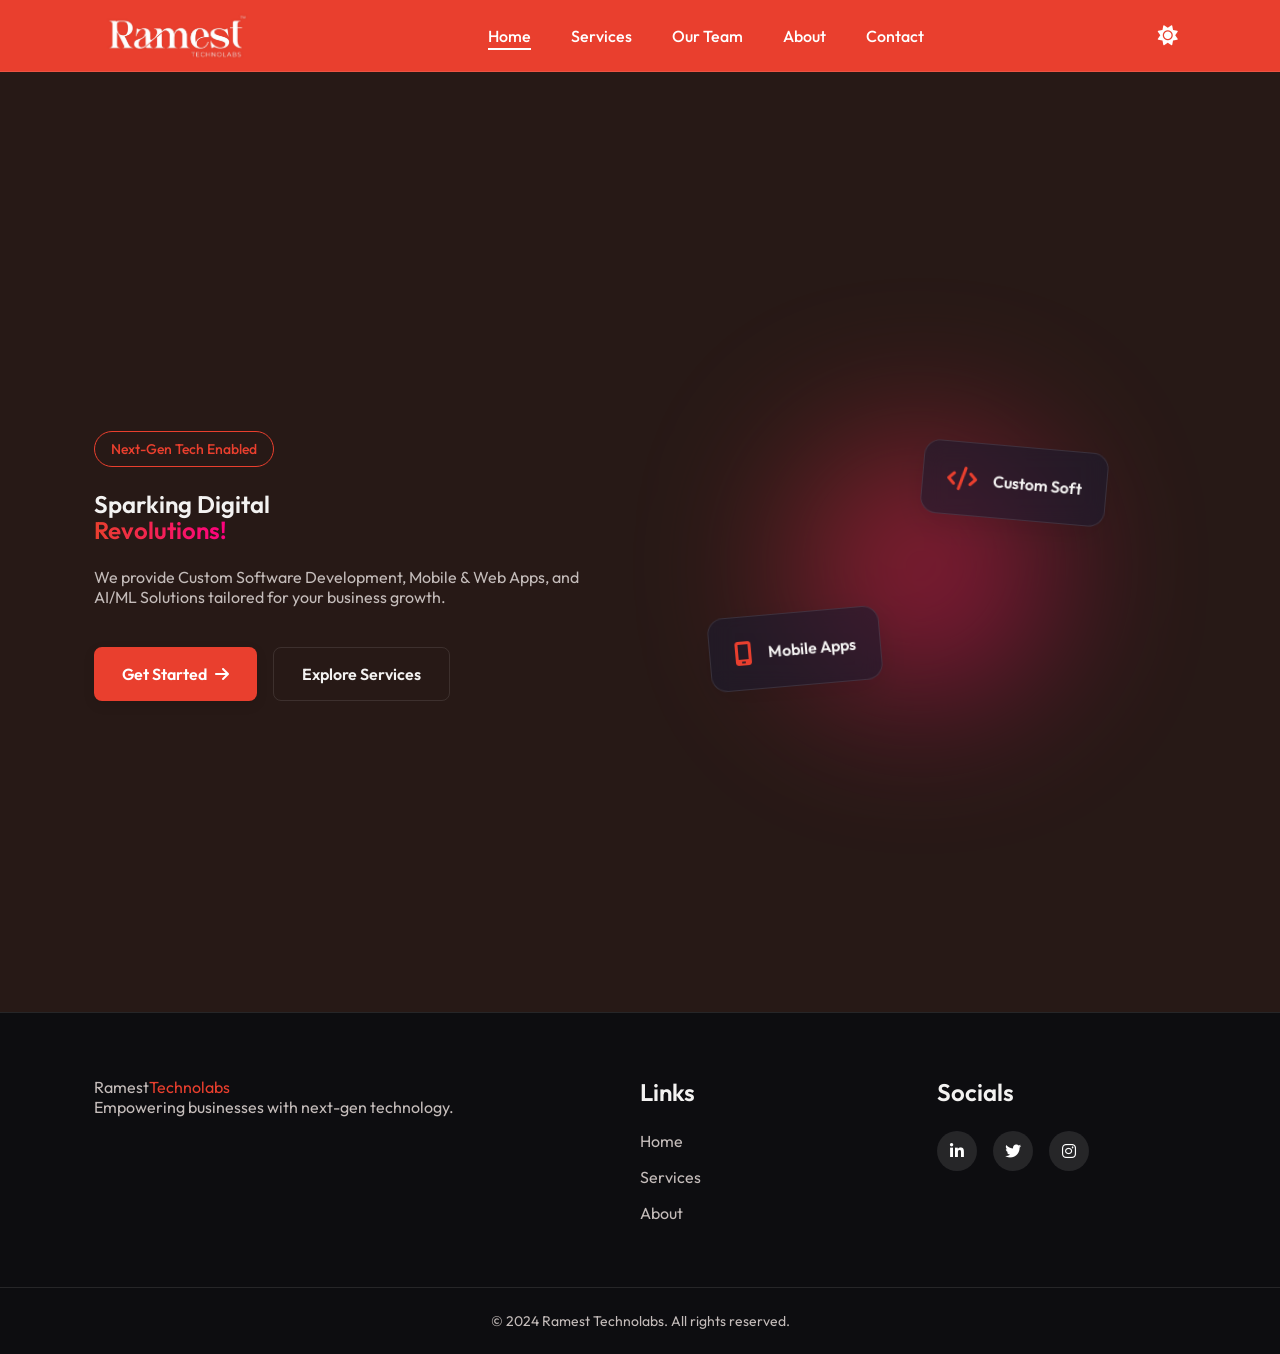
==== index.html @ 776fd915 "website" ====
<!DOCTYPE html>
<html lang="en" data-theme="dark">
<head>
    <meta charset="UTF-8">
    <meta name="viewport" content="width=device-width, initial-scale=1.0">
    <title>Ramest Technolabs | Innovative IT Solutions</title>
    <meta name="description" content="Ramest Technolabs - Leading IT company providing Web Development, App Development, UI/UX Design, and Digital Marketing solutions to transform your business.">
    <meta name="keywords" content="Ramest Technolabs, IT Company, Web Development, App Development, UI/UX Design, Digital Marketing, Software Solutions, Tech Agency">
    <meta name="author" content="Ramest Technolabs">
    
    <!-- Open Graph / Facebook -->
    <meta property="og:type" content="website">
    <meta property="og:url" content="https://www.ramesttechnolabs.com/">
    <meta property="og:title" content="Ramest Technolabs | Innovative IT Solutions">
    <meta property="og:description" content="Transforming ideas into digital reality. Expert Web & App Development services.">
    <meta property="og:image" content="assets/og-image.jpg">

    <!-- Twitter -->
    <meta property="twitter:card" content="summary_large_image">
    <meta property="twitter:url" content="https://www.ramesttechnolabs.com/">
    <meta property="twitter:title" content="Ramest Technolabs | Innovative IT Solutions">
    <meta property="twitter:description" content="Transforming ideas into digital reality. Expert Web & App Development services.">
    <meta property="twitter:image" content="assets/og-image.jpg">

    <link rel="preconnect" href="https://fonts.googleapis.com">
    <link rel="preconnect" href="https://fonts.gstatic.com" crossorigin>
    <link href="https://fonts.googleapis.com/css2?family=Outfit:wght@300;400;500;600;700&display=swap" rel="stylesheet">
    <link rel="stylesheet" href="styles/style.css">
    <!-- Font Awesome for Icons -->
    <link rel="stylesheet" href="https://cdnjs.cloudflare.com/ajax/libs/font-awesome/6.4.0/css/all.min.css">
</head>
<body>

    <header class="header" id="header">
        <div class="container nav-container">
            <a href="index.html" class="logo">
                <img src="assets/logo_final.png" alt="Ramest Technolabs Logo" class="logo-img">
            </a>
            
            <nav class="nav-menu" id="nav-menu">
                <ul class="nav-list">
                    <li class="nav-item"><a href="index.html" class="nav-link active">Home</a></li>
                    <li class="nav-item"><a href="services.html" class="nav-link">Services</a></li>
                    <li class="nav-item"><a href="team.html" class="nav-link">Our Team</a></li>
                    <li class="nav-item"><a href="about.html" class="nav-link">About</a></li>
                    <li class="nav-item"><a href="contact.html" class="nav-link">Contact</a></li>
                </ul>
                <div class="nav-close" id="nav-close">
                   <i class="fa-solid fa-xmark"></i>
                </div>
            </nav>

            <div class="nav-btns">
                <button class="theme-toggle" id="theme-toggle" aria-label="Toggle Theme">
                   <i class="fa-solid fa-sun" id="theme-icon"></i>
                </button>
                <div class="nav-toggle" id="nav-toggle">
                    <i class="fa-solid fa-bars"></i>
                </div>
            </div>
        </div>
    </header>

    <main class="main">
        <!-- HOME SECTION -->
        <section class="home section" id="home">
            <div class="container home-container">
                <div class="home-content">
                    <div class="home-badge">Next-Gen Tech Enabled</div>
                    <h1 class="home-title">
                        Sparking Digital <br>
                        <span class="gradient-text">Revolutions!</span>
                    </h1>
                    <p class="home-description">
                         We provide Custom Software Development, Mobile & Web Apps, and AI/ML Solutions tailored for your business growth.
                    </p>
                    <div class="home-buttons">
                        <a href="contact.html" class="button button-primary">Get Started <i class="fa-solid fa-arrow-right"></i></a>
                        <a href="services.html" class="button button-secondary">Explore Services</a>
                    </div>
                </div>
                <!-- 3D Abstract graphic placeholder, CSS generated -->
                <div class="home-visual">
                    <div class="glowing-circle"></div>
                    <div class="glass-card card-1">
                        <i class="fa-solid fa-code"></i>
                        <span>Custom Soft</span>
                    </div>
                    <div class="glass-card card-2">
                         <i class="fa-solid fa-mobile-screen"></i>
                         <span>Mobile Apps</span>
                    </div>
                </div>
            </div>
        </section>
    </main>

    <footer class="footer">
        <div class="container footer-container">
            <div class="footer-col">
                <a href="index.html" class="logo footer-logo">Ramest <span class="highlight">Technolabs</span></a>
                <p class="footer-text">Empowering businesses with next-gen technology.</p>
            </div>
            <div class="footer-col">
                <h3 class="footer-title">Links</h3>
                <ul class="footer-links">
                    <li><a href="index.html">Home</a></li>
                    <li><a href="services.html">Services</a></li>
                    <li><a href="about.html">About</a></li>
                </ul>
            </div>
            <div class="footer-col">
                <h3 class="footer-title">Socials</h3>
                <div class="social-links">
                    <a href="#"><i class="fa-brands fa-linkedin-in"></i></a>
                    <a href="#"><i class="fa-brands fa-twitter"></i></a>
                    <a href="#"><i class="fa-brands fa-instagram"></i></a>
                </div>
            </div>
        </div>
        <div class="footer-bottom">
            <p>&copy; 2024 Ramest Technolabs. All rights reserved.</p>
        </div>
    </footer>

    <script src="scripts/main.js"></script>
</body>
</html>
---- styles/style.css ----
/* ==================== VARIABLES ==================== */
:root {
    /* Colors - Light Mode (Default but overriden by script if dark preferred) */
    --hue: 9;
    /* Approx hue for #E93F2E */
    --sat: 83%;
    --lig: 55%;

    --first-color: #E93F2E;
    /* User defined brand color */
    --first-color-alt: #d03223;
    /* Slightly darker for hover */
    --first-color-light: #fdeceb;
    /* Very light version */
    --title-color: hsl(var(--hue), 8%, 15%);
    --text-color: hsl(var(--hue), 8%, 45%);
    --text-color-light: hsl(var(--hue), 8%, 65%);
    --body-color: hsl(var(--hue), 60%, 99%);
    --container-color: #fff;
    --border-color: rgba(0, 0, 0, 0.1);

    /* Glassmorphism */
    --glass-bg: rgba(255, 255, 255, 0.7);
    --glass-border: rgba(255, 255, 255, 0.5);

    /* Gradients */
    --gradient-text: linear-gradient(90deg, var(--first-color), #ff0080);

    /* Typography */
    --body-font: 'Outfit', sans-serif;
    --h1-font-size: 3.5rem;
    --h2-font-size: 2.25rem;
    --h3-font-size: 1.5rem;
    --normal-font-size: 1rem;
    --small-font-size: 0.875rem;

    /* Spacing */
    --header-height: 4.5rem;
}

/* ==================== DARK THEME ==================== */
[data-theme="dark"] {
    --first-color: #E93F2E;
    --first-color-alt: #E93F2E;
    --title-color: hsl(var(--hue), 8%, 95%);
    --text-color: hsl(var(--hue), 8%, 75%);
    --body-color: hsl(var(--hue), 28%, 12%);
    --container-color: hsl(var(--hue), 29%, 16%);
    --border-color: rgba(255, 255, 255, 0.1);

    --glass-bg: rgba(25, 25, 45, 0.6);
    --glass-border: rgba(255, 255, 255, 0.1);
}

/* ==================== BASE ==================== */
* {
    box-sizing: border-box;
    padding: 0;
    margin: 0;
}

html {
    scroll-behavior: smooth;
}

body {
    font-family: var(--body-font);
    font-size: var(--normal-font-size);
    background-color: var(--body-color);
    color: var(--text-color);
    transition: .4s;
    /* Smooth theme transition */
}

h1,
h2,
h3 {
    color: var(--title-color);
    font-weight: 600;
}

ul {
    list-style: none;
}

a {
    text-decoration: none;
    color: inherit;
}

button {
    cursor: pointer;
    border: none;
    background: none;
}

img {
    max-width: 100%;
    height: auto;
}

/* ==================== UTILITY CLASSESS ==================== */
.container {
    max-width: 1140px;
    margin-inline: auto;
    padding-inline: 1.5rem;
}

.section {
    padding-block: 5rem 2rem;
}

.section-header {
    text-align: center;
    margin-bottom: 4rem;
}

.section-title {
    font-size: var(--h2-font-size);
    margin-bottom: 0.5rem;
}

.section-subtitle {
    display: block;
    font-size: var(--small-font-size);
    color: var(--first-color);
    font-weight: 500;
    text-transform: uppercase;
    letter-spacing: 1px;
}

.highlight {
    color: var(--first-color);
}

.gradient-text {
    background: var(--gradient-text);
    -webkit-background-clip: text;
    background-clip: text;
    color: transparent;
}

/* ==================== HEADER ==================== */
.header {
    position: fixed;
    top: 0;
    left: 0;
    width: 100%;
    background-color: #E93F2E;
    /* User requested color */
    z-index: 100;
    height: var(--header-height);
    transition: .4s;
    border-bottom: 1px solid rgba(255, 255, 255, 0.1);
}

[data-theme="dark"] .header {
    background-color: #E93F2E;
    /* Keep same color in dark mode */
}

.nav-container {
    height: 100%;
    display: flex;
    justify-content: space-between;
    align-items: center;
}

.logo {
    display: flex;
    align-items: center;
}

.logo-img {
    height: 65px;
    width: auto;
    object-fit: contain;
    border-radius: 0;
}

.nav-btns {
    display: flex;
    align-items: center;
    gap: 1rem;
}

/* ==================== TEAM ==================== */
.team-grid {
    display: grid;
    grid-template-columns: repeat(3, 1fr);
    gap: 2rem;
}

.team-card {
    text-align: center;
    background-color: var(--container-color);
    padding: 2rem;
    border-radius: 1rem;
    border: 1px solid var(--border-color);
    transition: .3s;
}

[data-theme="dark"] .team-card {
    background-color: rgba(255, 255, 255, 0.03);
}

.team-card:hover {
    border-color: var(--first-color);
    transform: translateY(-5px);
}

.team-img-box {
    width: 120px;
    height: 120px;
    border-radius: 50%;
    margin: 0 auto 1.5rem;
    overflow: hidden;
    border: 3px solid var(--first-color-alt);
}

.team-img {
    width: 100%;
    height: 100%;
    object-fit: cover;
}

.team-name {
    font-size: var(--h3-font-size);
    margin-bottom: 0.5rem;
}

.team-role {
    display: block;
    color: var(--text-color);
    font-size: var(--small-font-size);
    font-weight: 500;
}

@media (max-width: 768px) {
    .team-grid {
        grid-template-columns: 1fr;
    }
}


.theme-toggle {
    font-size: 1.25rem;
    color: #fff;
    /* White icons on red header */
    display: flex;
    padding: 0.5rem;
    border-radius: 50%;
    transition: .3s;
}

.theme-toggle:hover {
    background-color: rgba(255, 255, 255, 0.2);
}

.nav-toggle {
    font-size: 1.25rem;
    color: #fff;
    /* White icons on red header */
    cursor: pointer;
    display: none;
}

.nav-list {
    display: flex;
    gap: 2.5rem;
}

.nav-link {
    /* Reverted from .f-link to .nav-link */
    font-weight: 500;
    color: #fff;
    /* White text on red header */
    transition: .3s;
    position: relative;
}

.nav-link::after {
    content: '';
    position: absolute;
    width: 0;
    height: 2px;
    bottom: -4px;
    left: 0;
    background-color: #fff;
    /* White underline */
    transition: .3s;
}

.nav-link:hover::after,
.nav-link.active::after {
    width: 100%;
}

.nav-close {
    display: none;
}

/* ==================== BUTTONS ==================== */
.button {
    display: inline-flex;
    align-items: center;
    column-gap: 0.5rem;
    padding: 1rem 1.75rem;
    border-radius: 0.5rem;
    font-weight: 600;
    transition: .3s;
}

.button-primary {
    background-color: var(--first-color);
    color: #fff;
    box-shadow: 0 4px 12px rgba(0, 0, 0, 0.1);
}

.button-primary:hover {
    background-color: var(--first-color-alt);
    transform: translateY(-2px);
    box-shadow: 0 6px 16px rgba(0, 0, 0, 0.15);
}

.button-secondary {
    background-color: transparent;
    color: var(--title-color);
    border: 1px solid var(--border-color);
}

.button-secondary:hover {
    border-color: var(--first-color);
    color: var(--first-color);
}

/* ==================== HERO ==================== */
.home-container {
    min-height: 100vh;
    /* Full viewport height */
    display: grid;
    grid-template-columns: 1fr 1fr;
    align-items: center;
    padding-top: var(--header-height);
    gap: 2rem;
}

.home-badge {
    display: inline-block;
    padding: 0.5rem 1rem;
    background-color: rgba(var(--hue), 60%, 55%, 0.1);
    color: var(--first-color);
    border-radius: 2rem;
    font-size: var(--small-font-size);
    font-weight: 500;
    margin-bottom: 1.5rem;
    border: 1px solid var(--first-color);
}

.home-title {
    line-height: 1.1;
    margin-bottom: 1.5rem;
}

.home-description {
    margin-bottom: 2.5rem;
    max-width: 500px;
}

.home-buttons {
    display: flex;
    gap: 1rem;
}

/* Hero Visual Animation Area */
.home-visual {
    position: relative;
    height: 400px;
    display: flex;
    justify-content: center;
    align-items: center;
}

.glowing-circle {
    position: absolute;
    width: 250px;
    height: 250px;
    background: linear-gradient(135deg, var(--first-color), #ff0080);
    border-radius: 50%;
    filter: blur(80px);
    opacity: 0.5;
    animation: pulse 5s infinite alternate;
}

@keyframes pulse {
    0% {
        transform: scale(1);
        opacity: 0.4;
    }

    100% {
        transform: scale(1.2);
        opacity: 0.6;
    }
}

.glass-card {
    position: absolute;
    background: var(--glass-bg);
    border: 1px solid var(--glass-border);
    backdrop-filter: blur(12px);
    padding: 1.5rem;
    border-radius: 1rem;
    display: flex;
    align-items: center;
    gap: 1rem;
    box-shadow: 0 8px 32px 0 rgba(0, 0, 0, 0.1);
    color: var(--title-color);
    font-weight: 600;
    transition: transform 0.3s ease;
}

.glass-card i {
    font-size: 1.5rem;
    color: var(--first-color);
}

.card-1 {
    top: 20%;
    right: 15%;
    transform: rotate(5deg);
    animation: float 6s ease-in-out infinite;
}

.card-2 {
    bottom: 20%;
    /* Adjusted position */
    left: 10%;
    transform: rotate(-5deg);
    animation: float 6s ease-in-out infinite 1s;
    /* delayed */
}

@keyframes float {

    0%,
    100% {
        transform: translateY(0) rotate(5deg);
    }

    50% {
        transform: translateY(-20px) rotate(5deg);
    }
}

/* ==================== SERVICES ==================== */
.services-grid {
    display: grid;
    grid-template-columns: repeat(3, 1fr);
    gap: 2rem;
}

.service-card {
    background-color: var(--container-color);
    padding: 2.5rem 2rem;
    border-radius: 1rem;
    box-shadow: 0 4px 16px rgba(0, 0, 0, 0.05);
    /* Subtle shadow in light mode */
    border: 1px solid var(--border-color);
    transition: .3s;
}

[data-theme="dark"] .service-card {
    box-shadow: none;
    background-color: rgba(255, 255, 255, 0.03);
}

.service-card:hover {
    transform: translateY(-10px);
    border-color: var(--first-color);
}

.service-icon {
    font-size: 2.5rem;
    color: var(--first-color);
    margin-bottom: 1.5rem;
}

.service-title {
    font-size: var(--h3-font-size);
    margin-bottom: 1rem;
}

.service-description {
    margin-bottom: 2rem;
    line-height: 1.6;
}

.service-link {
    color: var(--first-color);
    font-weight: 500;
    display: inline-flex;
    align-items: center;
    gap: 0.5rem;
    transition: .3s;
}

.service-link:hover {
    gap: 0.8rem;
}

/* ==================== CONTACT ==================== */
.contact-container {
    max-width: 600px;
    margin: 0 auto;
    background-color: var(--container-color);
    padding: 3rem;
    border-radius: 1rem;
    border: 1px solid var(--border-color);
}

[data-theme="dark"] .contact-container {
    background-color: rgba(255, 255, 255, 0.03);
}

.form-group {
    margin-bottom: 1.5rem;
}

.form-input {
    width: 100%;
    padding: 1rem;
    border-radius: 0.5rem;
    border: 1px solid var(--border-color);
    background-color: var(--body-color);
    color: var(--text-color);
    font-family: var(--body-font);
    font-size: var(--normal-font-size);
    outline: none;
    transition: .3s;
}

.form-input:focus {
    border-color: var(--first-color);
}

/* ==================== FOOTER ==================== */
.footer {
    background-color: var(--container-color);
    border-top: 1px solid var(--border-color);
    padding-top: 4rem;
}

[data-theme="dark"] .footer {
    background-color: #0d0d10;
    /* Slightly darker than body */
}

.footer-container {
    display: grid;
    grid-template-columns: 2fr 1fr 1fr;
    gap: 3rem;
    padding-bottom: 3rem;
}

.footer-title {
    font-size: var(--h3-font-size);
    margin-bottom: 1.5rem;
}

.footer-links li {
    margin-bottom: 1rem;
}

.footer-links a:hover {
    color: var(--first-color);
}

.social-links {
    display: flex;
    gap: 1rem;
}

.social-links a {
    width: 40px;
    height: 40px;
    border-radius: 50%;
    background-color: var(--first-color-light);
    color: var(--first-color);
    display: flex;
    justify-content: center;
    align-items: center;
    transition: .3s;
}

[data-theme="dark"] .social-links a {
    background-color: rgba(255, 255, 255, 0.1);
    color: #fff;
}

.social-links a:hover {
    background-color: var(--first-color);
    color: #fff;
}

.footer-bottom {
    border-top: 1px solid var(--border-color);
    padding: 1.5rem;
    text-align: center;
    font-size: var(--small-font-size);
}

/* ==================== MEDIA QUERIES (RESPONSIVE) ==================== */
@media (max-width: 900px) {
    .services-grid {
        grid-template-columns: 1fr 1fr;
    }
}

@media (max-width: 768px) {
    :root {
        --h1-font-size: 2.5rem;
        --h2-font-size: 1.75rem;
    }

    .nav-toggle {
        display: block;
    }

    .nav-menu {
        position: fixed;
        top: 0;
        right: -100%;
        /* Hidden by default */
        background-color: #E93F2E;
        width: 80%;
        height: 100%;
        padding: 4rem 2rem;
        transition: .4s;
        /* box-shadow: -2px 0 10px rgba(0, 0, 0, 0.1); */
        z-index: 1000;
    }

    [data-theme="dark"] .nav-menu {
        background-color: #E93F2E;
    }

    .nav-menu.show-menu {
        right: 0;
    }

    .nav-list {
        flex-direction: column;
        gap: 2rem;
    }

    .nav-close {
        display: block;
        position: absolute;
        top: 1.5rem;
        right: 1.5rem;
        font-size: 1.5rem;
        color: var(--title-color);
        cursor: pointer;
    }

    .home-container {
        grid-template-columns: 1fr;
        text-align: center;
        padding-top: 7rem;
    }

    .home-buttons {
        justify-content: center;
    }

    .home-visual {
        margin-top: 2rem;
        height: 300px;
    }

    .footer-container {
        grid-template-columns: 1fr;
    }
}

@media (max-width: 576px) {
    .services-grid {
        grid-template-columns: 1fr;
    }

    .contact-container {
        padding: 1.5rem;
    }
}
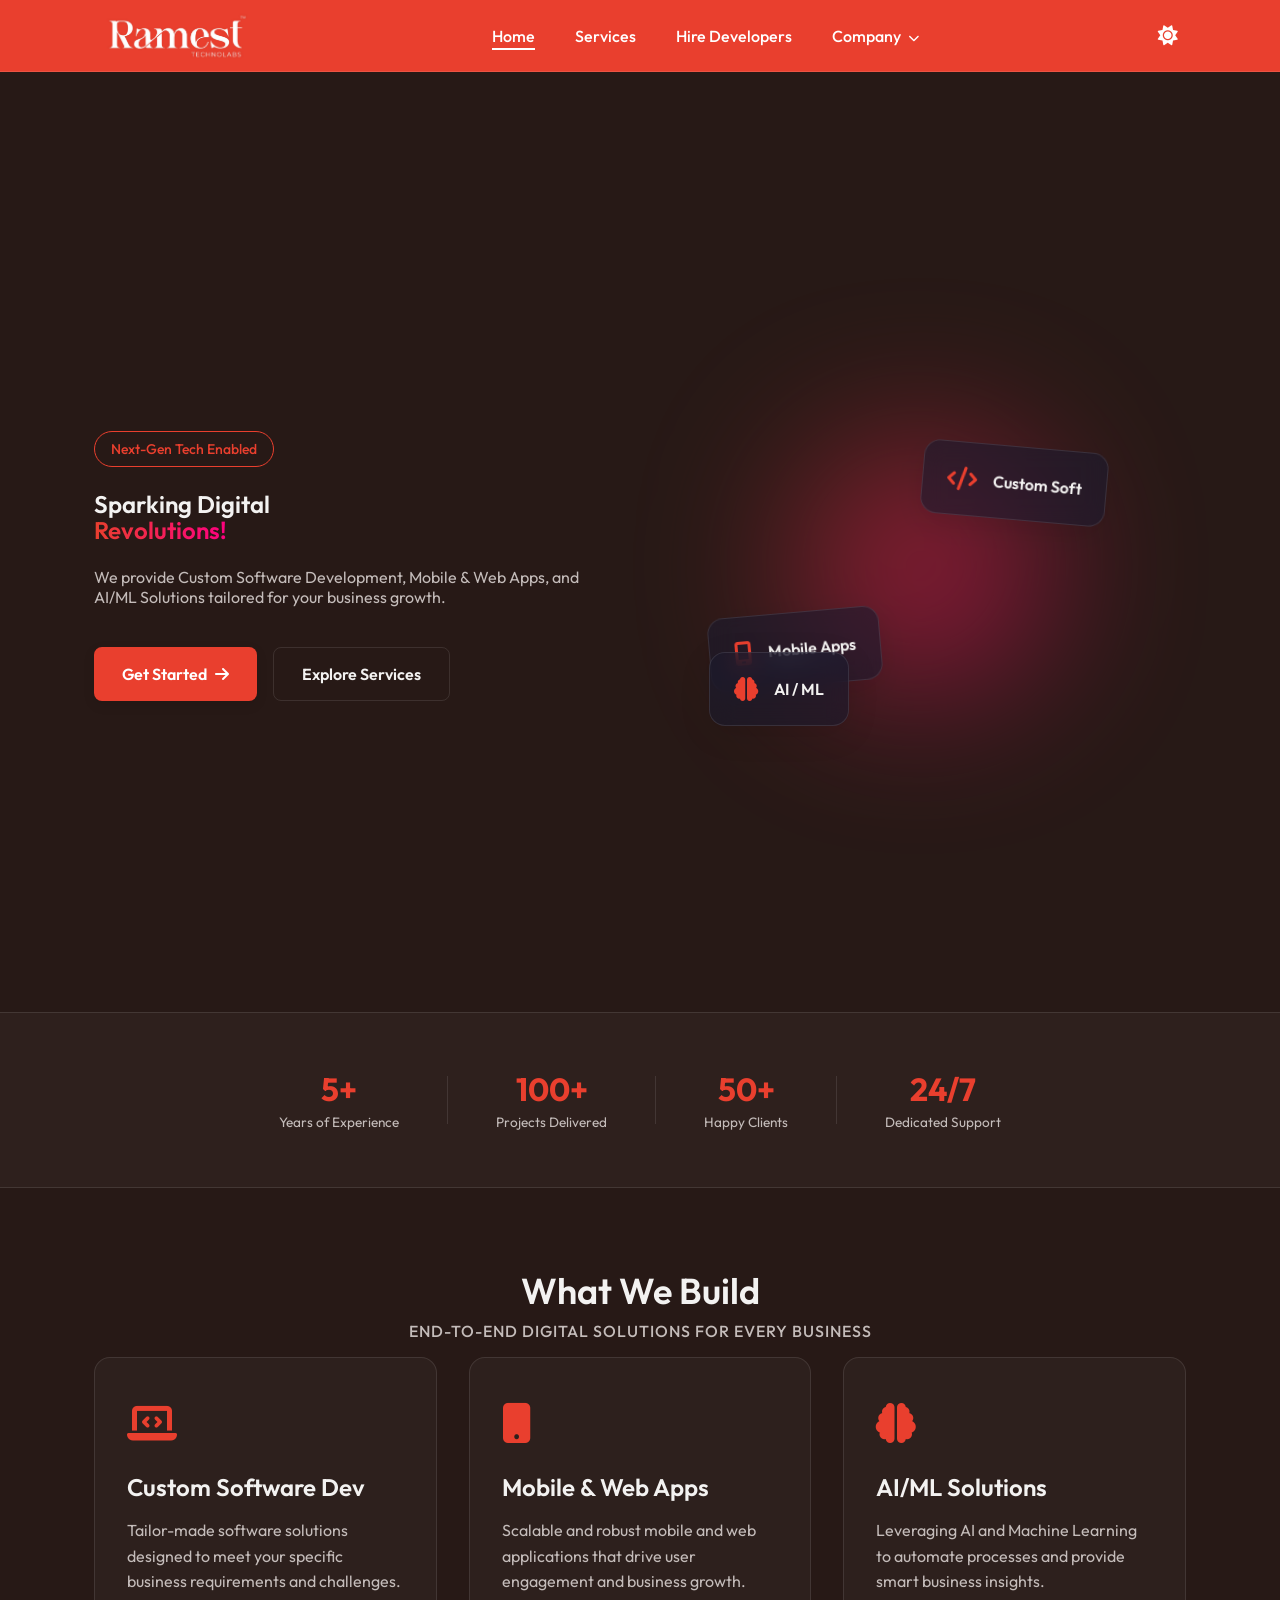
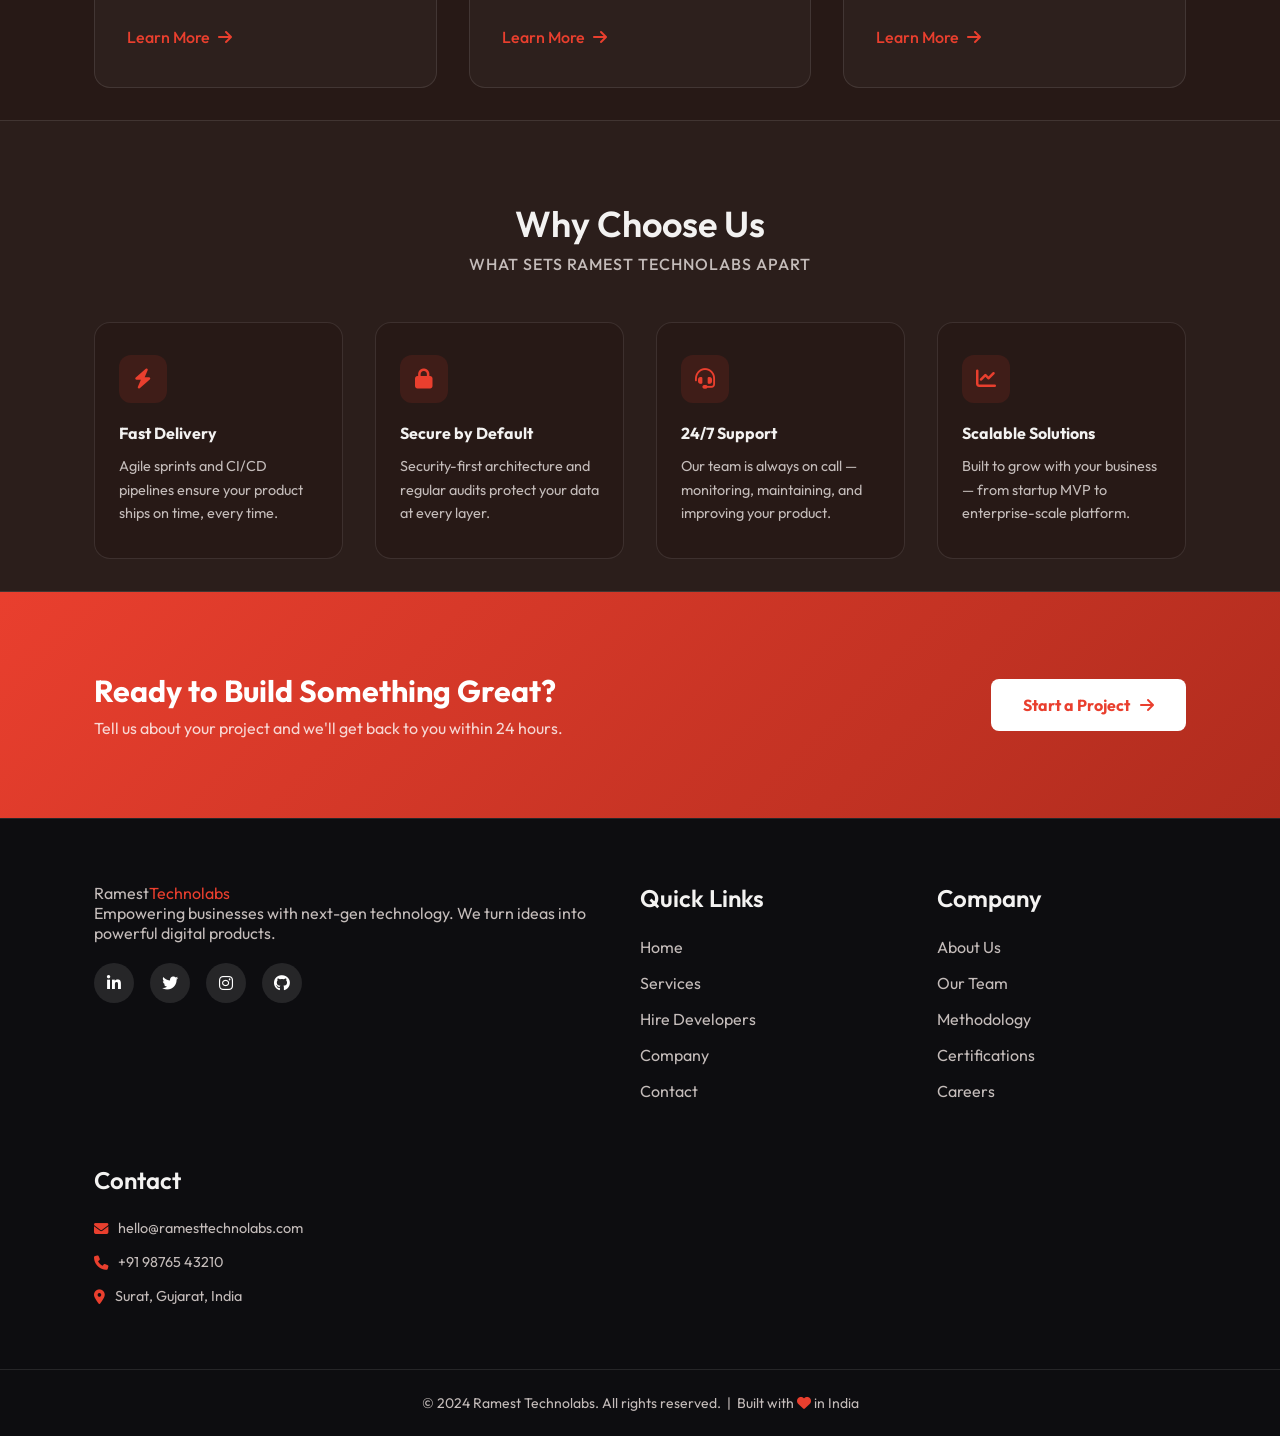
==== commit ed7ee31a: "new version" ====
--- a/index.html
+++ b/index.html
@@ -1,25 +1,30 @@
 <!DOCTYPE html>
 <html lang="en" data-theme="dark">
+
 <head>
     <meta charset="UTF-8">
     <meta name="viewport" content="width=device-width, initial-scale=1.0">
     <title>Ramest Technolabs | Innovative IT Solutions</title>
-    <meta name="description" content="Ramest Technolabs - Leading IT company providing Web Development, App Development, UI/UX Design, and Digital Marketing solutions to transform your business.">
-    <meta name="keywords" content="Ramest Technolabs, IT Company, Web Development, App Development, UI/UX Design, Digital Marketing, Software Solutions, Tech Agency">
+    <meta name="description"
+        content="Ramest Technolabs - Leading IT company providing Web Development, App Development, UI/UX Design, and Digital Marketing solutions to transform your business.">
+    <meta name="keywords"
+        content="Ramest Technolabs, IT Company, Web Development, App Development, UI/UX Design, Digital Marketing, Software Solutions, Tech Agency">
     <meta name="author" content="Ramest Technolabs">
-    
+
     <!-- Open Graph / Facebook -->
     <meta property="og:type" content="website">
     <meta property="og:url" content="https://www.ramesttechnolabs.com/">
     <meta property="og:title" content="Ramest Technolabs | Innovative IT Solutions">
-    <meta property="og:description" content="Transforming ideas into digital reality. Expert Web & App Development services.">
+    <meta property="og:description"
+        content="Transforming ideas into digital reality. Expert Web & App Development services.">
     <meta property="og:image" content="assets/og-image.jpg">
 
     <!-- Twitter -->
     <meta property="twitter:card" content="summary_large_image">
     <meta property="twitter:url" content="https://www.ramesttechnolabs.com/">
     <meta property="twitter:title" content="Ramest Technolabs | Innovative IT Solutions">
-    <meta property="twitter:description" content="Transforming ideas into digital reality. Expert Web & App Development services.">
+    <meta property="twitter:description"
+        content="Transforming ideas into digital reality. Expert Web & App Development services.">
     <meta property="twitter:image" content="assets/og-image.jpg">
 
     <link rel="preconnect" href="https://fonts.googleapis.com">
@@ -29,6 +34,7 @@
     <!-- Font Awesome for Icons -->
     <link rel="stylesheet" href="https://cdnjs.cloudflare.com/ajax/libs/font-awesome/6.4.0/css/all.min.css">
 </head>
+
 <body>
 
     <header class="header" id="header">
@@ -36,23 +42,70 @@
             <a href="index.html" class="logo">
                 <img src="assets/logo_final.png" alt="Ramest Technolabs Logo" class="logo-img">
             </a>
-            
+
             <nav class="nav-menu" id="nav-menu">
                 <ul class="nav-list">
                     <li class="nav-item"><a href="index.html" class="nav-link active">Home</a></li>
                     <li class="nav-item"><a href="services.html" class="nav-link">Services</a></li>
-                    <li class="nav-item"><a href="team.html" class="nav-link">Our Team</a></li>
-                    <li class="nav-item"><a href="about.html" class="nav-link">About</a></li>
-                    <li class="nav-item"><a href="contact.html" class="nav-link">Contact</a></li>
+                    <li class="nav-item"><a href="hire-developers.html" class="nav-link">Hire Developers</a></li>
+                    <li class="nav-item has-dropdown">
+                        <a href="company.html" class="nav-link dropdown-toggle">
+                            Company <i class="fa-solid fa-chevron-down nav-link-arrow"></i>
+                        </a>
+                        <div class="dropdown-panel">
+                            <p class="dropdown-header">Overview</p>
+                            <div class="dropdown-grid">
+                                <a href="about.html" class="dropdown-item">
+                                    <div class="dropdown-item-title">About Us</div>
+                                    <div class="dropdown-item-sub">Transforming challenges into opportunities with tech.
+                                    </div>
+                                </a>
+                                <a href="infrastructure.html" class="dropdown-item">
+                                    <div class="dropdown-item-title">Our Infrastructure</div>
+                                    <div class="dropdown-item-sub">Tech capabilities for scalable and reliable
+                                        solutions.</div>
+                                </a>
+                                <a href="team.html" class="dropdown-item">
+                                    <div class="dropdown-item-title">Our Team</div>
+                                    <div class="dropdown-item-sub">Dedicated experts transforming ideas into powerful
+                                        digital solutions.</div>
+                                </a>
+                                <a href="methodology.html" class="dropdown-item">
+                                    <div class="dropdown-item-title">Development Methodology</div>
+                                    <div class="dropdown-item-sub">Seamless development with a focus on quality and
+                                        speed.</div>
+                                </a>
+                                <a href="certifications.html" class="dropdown-item">
+                                    <div class="dropdown-item-title">Certifications</div>
+                                    <div class="dropdown-item-sub">Industry-recognized certifications backing our
+                                        quality.</div>
+                                </a>
+                                <a href="alliances.html" class="dropdown-item">
+                                    <div class="dropdown-item-title">Alliances</div>
+                                    <div class="dropdown-item-sub">Building strong alliances for superior tech
+                                        solutions.</div>
+                                </a>
+                                <a href="careers.html" class="dropdown-item">
+                                    <div class="dropdown-item-title">Career Overview</div>
+                                    <div class="dropdown-item-sub">Grow with us and build rewarding careers.</div>
+                                </a>
+                                <a href="contact.html" class="dropdown-item">
+                                    <div class="dropdown-item-title">Contact Us</div>
+                                    <div class="dropdown-item-sub">Connect with Ramest to bring your tech ideas to life.
+                                    </div>
+                                </a>
+                            </div>
+                        </div>
+                    </li>
                 </ul>
                 <div class="nav-close" id="nav-close">
-                   <i class="fa-solid fa-xmark"></i>
+                    <i class="fa-solid fa-xmark"></i>
                 </div>
             </nav>
 
             <div class="nav-btns">
                 <button class="theme-toggle" id="theme-toggle" aria-label="Toggle Theme">
-                   <i class="fa-solid fa-sun" id="theme-icon"></i>
+                    <i class="fa-solid fa-sun" id="theme-icon"></i>
                 </button>
                 <div class="nav-toggle" id="nav-toggle">
                     <i class="fa-solid fa-bars"></i>
@@ -72,10 +125,12 @@
                         <span class="gradient-text">Revolutions!</span>
                     </h1>
                     <p class="home-description">
-                         We provide Custom Software Development, Mobile & Web Apps, and AI/ML Solutions tailored for your business growth.
+                        We provide Custom Software Development, Mobile & Web Apps, and AI/ML Solutions tailored for your
+                        business growth.
                     </p>
                     <div class="home-buttons">
-                        <a href="contact.html" class="button button-primary">Get Started <i class="fa-solid fa-arrow-right"></i></a>
+                        <a href="contact.html" class="button button-primary">Get Started <i
+                                class="fa-solid fa-arrow-right"></i></a>
                         <a href="services.html" class="button button-secondary">Explore Services</a>
                     </div>
                 </div>
@@ -87,42 +142,176 @@
                         <span>Custom Soft</span>
                     </div>
                     <div class="glass-card card-2">
-                         <i class="fa-solid fa-mobile-screen"></i>
-                         <span>Mobile Apps</span>
-                    </div>
-                </div>
+                        <i class="fa-solid fa-mobile-screen"></i>
+                        <span>Mobile Apps</span>
+                    </div>
+                    <div class="glass-card card-3">
+                        <i class="fa-solid fa-brain"></i>
+                        <span>AI / ML</span>
+                    </div>
+                </div>
+            </div>
+        </section>
+
+        <!-- STATS BAR -->
+        <section class="stats-section">
+            <div class="container stats-container">
+                <div class="stat-bar-item">
+                    <span class="stat-bar-number">5+</span>
+                    <span class="stat-bar-label">Years of Experience</span>
+                </div>
+                <div class="stat-bar-divider"></div>
+                <div class="stat-bar-item">
+                    <span class="stat-bar-number">100+</span>
+                    <span class="stat-bar-label">Projects Delivered</span>
+                </div>
+                <div class="stat-bar-divider"></div>
+                <div class="stat-bar-item">
+                    <span class="stat-bar-number">50+</span>
+                    <span class="stat-bar-label">Happy Clients</span>
+                </div>
+                <div class="stat-bar-divider"></div>
+                <div class="stat-bar-item">
+                    <span class="stat-bar-number">24/7</span>
+                    <span class="stat-bar-label">Dedicated Support</span>
+                </div>
+            </div>
+        </section>
+
+        <!-- SERVICES PREVIEW -->
+        <section class="section" id="services-preview">
+            <div class="container">
+                <div class="section-header">
+                    <h2 class="section-title">What We Build</h2>
+                    <p class="section-subtitle">End-to-end digital solutions for every business</p>
+                </div>
+                <div class="services-grid">
+                    <div class="service-card">
+                        <div class="service-icon"><i class="fa-solid fa-laptop-code"></i></div>
+                        <h3 class="service-title">Custom Software Dev</h3>
+                        <p class="service-description">Tailor-made software solutions designed to meet your specific
+                            business requirements and challenges.</p>
+                        <a href="services.html" class="service-link">Learn More <i
+                                class="fa-solid fa-arrow-right"></i></a>
+                    </div>
+                    <div class="service-card">
+                        <div class="service-icon"><i class="fa-solid fa-mobile-button"></i></div>
+                        <h3 class="service-title">Mobile &amp; Web Apps</h3>
+                        <p class="service-description">Scalable and robust mobile and web applications that drive user
+                            engagement and business growth.</p>
+                        <a href="services.html" class="service-link">Learn More <i
+                                class="fa-solid fa-arrow-right"></i></a>
+                    </div>
+                    <div class="service-card">
+                        <div class="service-icon"><i class="fa-solid fa-brain"></i></div>
+                        <h3 class="service-title">AI/ML Solutions</h3>
+                        <p class="service-description">Leveraging AI and Machine Learning to automate processes and
+                            provide smart business insights.</p>
+                        <a href="services.html" class="service-link">Learn More <i
+                                class="fa-solid fa-arrow-right"></i></a>
+                    </div>
+                </div>
+            </div>
+        </section>
+
+        <!-- WHY CHOOSE US -->
+        <section class="section why-section">
+            <div class="container">
+                <div class="section-header">
+                    <h2 class="section-title">Why Choose Us</h2>
+                    <p class="section-subtitle">What sets Ramest Technolabs apart</p>
+                </div>
+                <div class="why-grid">
+                    <div class="why-card">
+                        <div class="why-icon"><i class="fa-solid fa-bolt"></i></div>
+                        <h3 class="why-title">Fast Delivery</h3>
+                        <p class="why-desc">Agile sprints and CI/CD pipelines ensure your product ships on time, every
+                            time.</p>
+                    </div>
+                    <div class="why-card">
+                        <div class="why-icon"><i class="fa-solid fa-lock"></i></div>
+                        <h3 class="why-title">Secure by Default</h3>
+                        <p class="why-desc">Security-first architecture and regular audits protect your data at every
+                            layer.</p>
+                    </div>
+                    <div class="why-card">
+                        <div class="why-icon"><i class="fa-solid fa-headset"></i></div>
+                        <h3 class="why-title">24/7 Support</h3>
+                        <p class="why-desc">Our team is always on call — monitoring, maintaining, and improving your
+                            product.</p>
+                    </div>
+                    <div class="why-card">
+                        <div class="why-icon"><i class="fa-solid fa-chart-line"></i></div>
+                        <h3 class="why-title">Scalable Solutions</h3>
+                        <p class="why-desc">Built to grow with your business — from startup MVP to enterprise-scale
+                            platform.</p>
+                    </div>
+                </div>
+            </div>
+        </section>
+
+        <!-- CTA BANNER -->
+        <section class="cta-section">
+            <div class="container cta-container">
+                <div class="cta-content">
+                    <h2 class="cta-title">Ready to Build Something Great?</h2>
+                    <p class="cta-desc">Tell us about your project and we'll get back to you within 24 hours.</p>
+                </div>
+                <a href="contact.html" class="button button-cta">Start a Project <i
+                        class="fa-solid fa-arrow-right"></i></a>
             </div>
         </section>
     </main>
 
     <footer class="footer">
-        <div class="container footer-container">
+        <div class="container footer-container footer-container-4">
             <div class="footer-col">
                 <a href="index.html" class="logo footer-logo">Ramest <span class="highlight">Technolabs</span></a>
-                <p class="footer-text">Empowering businesses with next-gen technology.</p>
+                <p class="footer-text">Empowering businesses with next-gen technology. We turn ideas into powerful
+                    digital products.</p>
+                <div class="social-links" style="margin-top:1.25rem;">
+                    <a href="#" aria-label="LinkedIn"><i class="fa-brands fa-linkedin-in"></i></a>
+                    <a href="#" aria-label="Twitter"><i class="fa-brands fa-twitter"></i></a>
+                    <a href="#" aria-label="Instagram"><i class="fa-brands fa-instagram"></i></a>
+                    <a href="#" aria-label="GitHub"><i class="fa-brands fa-github"></i></a>
+                </div>
             </div>
             <div class="footer-col">
-                <h3 class="footer-title">Links</h3>
+                <h3 class="footer-title">Quick Links</h3>
                 <ul class="footer-links">
                     <li><a href="index.html">Home</a></li>
                     <li><a href="services.html">Services</a></li>
-                    <li><a href="about.html">About</a></li>
+                    <li><a href="hire-developers.html">Hire Developers</a></li>
+                    <li><a href="company.html">Company</a></li>
+                    <li><a href="contact.html">Contact</a></li>
                 </ul>
             </div>
             <div class="footer-col">
-                <h3 class="footer-title">Socials</h3>
-                <div class="social-links">
-                    <a href="#"><i class="fa-brands fa-linkedin-in"></i></a>
-                    <a href="#"><i class="fa-brands fa-twitter"></i></a>
-                    <a href="#"><i class="fa-brands fa-instagram"></i></a>
-                </div>
+                <h3 class="footer-title">Company</h3>
+                <ul class="footer-links">
+                    <li><a href="about.html">About Us</a></li>
+                    <li><a href="team.html">Our Team</a></li>
+                    <li><a href="methodology.html">Methodology</a></li>
+                    <li><a href="certifications.html">Certifications</a></li>
+                    <li><a href="careers.html">Careers</a></li>
+                </ul>
+            </div>
+            <div class="footer-col">
+                <h3 class="footer-title">Contact</h3>
+                <ul class="footer-links footer-contact">
+                    <li><i class="fa-solid fa-envelope"></i> hello@ramesttechnolabs.com</li>
+                    <li><i class="fa-solid fa-phone"></i> +91 98765 43210</li>
+                    <li><i class="fa-solid fa-location-dot"></i> Surat, Gujarat, India</li>
+                </ul>
             </div>
         </div>
         <div class="footer-bottom">
-            <p>&copy; 2024 Ramest Technolabs. All rights reserved.</p>
+            <p>&copy; 2024 Ramest Technolabs. All rights reserved. &nbsp;|&nbsp; Built with <i class="fa-solid fa-heart"
+                    style="color:var(--first-color);"></i> in India</p>
         </div>
     </footer>
 
     <script src="scripts/main.js"></script>
 </body>
-</html>
+
+</html>
--- a/styles/style.css
+++ b/styles/style.css
@@ -300,6 +300,171 @@
     display: none;
 }
 
+/* ==================== DROPDOWN ==================== */
+.has-dropdown {
+    position: relative;
+}
+
+.nav-link-arrow {
+    font-size: 0.7rem;
+    margin-left: 4px;
+    transition: transform 0.3s;
+    display: inline-block;
+}
+
+.has-dropdown.open .nav-link-arrow {
+    transform: rotate(180deg);
+}
+
+.dropdown-panel {
+    display: none;
+    position: absolute;
+    top: calc(100% + 12px);
+    left: 50%;
+    transform: translateX(-50%);
+    background-color: var(--container-color);
+    border: 1px solid var(--border-color);
+    border-radius: 1rem;
+    padding: 1.75rem 2rem;
+    min-width: 560px;
+    box-shadow: 0 12px 40px rgba(0, 0, 0, 0.18);
+    z-index: 200;
+}
+
+[data-theme="dark"] .dropdown-panel {
+    background-color: hsl(var(--hue), 29%, 14%);
+    box-shadow: 0 12px 40px rgba(0, 0, 0, 0.45);
+}
+
+.dropdown-panel::before {
+    content: '';
+    position: absolute;
+    top: -7px;
+    left: 50%;
+    transform: translateX(-50%) rotate(45deg);
+    width: 13px;
+    height: 13px;
+    background-color: var(--container-color);
+    border-left: 1px solid var(--border-color);
+    border-top: 1px solid var(--border-color);
+}
+
+[data-theme="dark"] .dropdown-panel::before {
+    background-color: hsl(var(--hue), 29%, 14%);
+}
+
+.dropdown-header {
+    font-size: var(--small-font-size);
+    font-weight: 600;
+    text-transform: uppercase;
+    letter-spacing: 1.5px;
+    color: var(--first-color);
+    margin-bottom: 1.25rem;
+    padding-bottom: 0.75rem;
+    border-bottom: 1px solid var(--border-color);
+}
+
+.dropdown-grid {
+    display: grid;
+    grid-template-columns: 1fr 1fr;
+    gap: 0.25rem 2rem;
+}
+
+.dropdown-item {
+    display: block;
+    padding: 0.85rem 0.5rem;
+    border-radius: 0.5rem;
+    border-bottom: 1px solid var(--border-color);
+    transition: background 0.2s, padding-left 0.2s;
+    cursor: pointer;
+}
+
+.dropdown-item:last-child,
+.dropdown-item:nth-last-child(2):nth-child(odd) {
+    border-bottom: none;
+}
+
+.dropdown-item:hover {
+    background-color: rgba(233, 63, 46, 0.06);
+    padding-left: 1rem;
+}
+
+.dropdown-item-title {
+    font-weight: 600;
+    font-size: 0.9rem;
+    color: var(--title-color);
+    margin-bottom: 0.2rem;
+    transition: color 0.2s;
+}
+
+.dropdown-item:hover .dropdown-item-title {
+    color: var(--first-color);
+}
+
+.dropdown-item-sub {
+    font-size: 0.78rem;
+    color: var(--text-color);
+    line-height: 1.4;
+}
+
+/* Show dropdown on hover for desktop */
+@media (min-width: 769px) {
+    .has-dropdown:hover .dropdown-panel {
+        display: block;
+    }
+}
+
+/* Mobile dropdown styles */
+@media (max-width: 768px) {
+    .dropdown-panel {
+        position: static;
+        transform: none;
+        min-width: unset;
+        width: 100%;
+        box-shadow: none;
+        border: none;
+        border-radius: 0.5rem;
+        padding: 0.5rem 0 0.5rem 1rem;
+        background-color: rgba(255, 255, 255, 0.08);
+        margin-top: 0.5rem;
+    }
+
+    [data-theme="dark"] .dropdown-panel {
+        background-color: rgba(255, 255, 255, 0.08);
+    }
+
+    .dropdown-panel::before {
+        display: none;
+    }
+
+    .dropdown-header {
+        display: none;
+    }
+
+    .dropdown-grid {
+        grid-template-columns: 1fr;
+        gap: 0;
+    }
+
+    .dropdown-item {
+        border-bottom: none;
+        padding: 0.6rem 0.5rem;
+    }
+
+    .dropdown-item-title {
+        color: #fff;
+        font-size: 0.85rem;
+    }
+
+    .dropdown-item-sub {
+        display: none;
+    }
+
+    .has-dropdown.open .dropdown-panel {
+        display: block;
+    }
+}
+
 /* ==================== BUTTONS ==================== */
 .button {
     display: inline-flex;
@@ -508,6 +673,300 @@
 .service-link:hover {
     gap: 0.8rem;
 }
+
+/* ==================== SERVICE TAGS ==================== */
+.service-tags {
+    display: flex;
+    flex-wrap: wrap;
+    gap: 0.5rem;
+    margin-top: 1.25rem;
+}
+
+.service-tags span {
+    font-size: 0.72rem;
+    font-weight: 600;
+    padding: 0.25rem 0.75rem;
+    border-radius: 100px;
+    background-color: rgba(233, 63, 46, 0.12);
+    color: var(--first-color);
+    border: 1px solid rgba(233, 63, 46, 0.25);
+    text-transform: uppercase;
+    letter-spacing: 0.04em;
+}
+
+/* ==================== SERVICES 2-COL ==================== */
+.services-grid-2 {
+    grid-template-columns: repeat(2, 1fr);
+}
+
+/* ==================== STATS BAR ==================== */
+.stats-section {
+    background-color: var(--container-color);
+    border-top: 1px solid var(--border-color);
+    border-bottom: 1px solid var(--border-color);
+    padding: 2.5rem 0;
+}
+
+[data-theme="dark"] .stats-section {
+    background-color: rgba(255, 255, 255, 0.03);
+}
+
+.stats-container {
+    display: flex;
+    justify-content: center;
+    align-items: center;
+    gap: 0;
+    flex-wrap: wrap;
+}
+
+.stat-bar-item {
+    display: flex;
+    flex-direction: column;
+    align-items: center;
+    gap: 0.25rem;
+    padding: 1rem 3rem;
+}
+
+.stat-bar-number {
+    font-size: 2rem;
+    font-weight: 700;
+    color: var(--first-color);
+}
+
+.stat-bar-label {
+    font-size: 0.85rem;
+    color: var(--text-color);
+    white-space: nowrap;
+}
+
+.stat-bar-divider {
+    width: 1px;
+    height: 3rem;
+    background-color: var(--border-color);
+}
+
+/* ==================== PAGE HERO ==================== */
+.page-hero {
+    border-bottom: 1px solid var(--border-color);
+}
+
+.page-hero-badge {
+    display: inline-block;
+    font-size: 0.75rem;
+    font-weight: 700;
+    text-transform: uppercase;
+    letter-spacing: 0.12em;
+    color: var(--first-color);
+    background-color: rgba(233, 63, 46, 0.1);
+    border: 1px solid rgba(233, 63, 46, 0.25);
+    padding: 0.3rem 1rem;
+    border-radius: 100px;
+    margin-bottom: 1.25rem;
+}
+
+.page-hero-title {
+    font-size: 3rem;
+    font-weight: 700;
+    line-height: 1.15;
+    margin-bottom: 1rem;
+    color: var(--title-color);
+}
+
+.page-hero-desc {
+    font-size: 1.1rem;
+    max-width: 640px;
+    color: var(--text-color);
+    line-height: 1.7;
+}
+
+/* ==================== WHY / VALUES GRID ==================== */
+.why-section {
+    background-color: var(--container-color);
+    border-top: 1px solid var(--border-color);
+    border-bottom: 1px solid var(--border-color);
+}
+
+[data-theme="dark"] .why-section {
+    background-color: rgba(255, 255, 255, 0.02);
+}
+
+.why-grid {
+    display: grid;
+    grid-template-columns: repeat(4, 1fr);
+    gap: 2rem;
+    margin-top: 3rem;
+}
+
+.why-card {
+    padding: 2rem 1.5rem;
+    border-radius: 1rem;
+    border: 1px solid var(--border-color);
+    background-color: var(--body-color);
+    transition: transform 0.3s, box-shadow 0.3s;
+}
+
+.why-card:hover {
+    transform: translateY(-4px);
+    box-shadow: 0 12px 32px rgba(0, 0, 0, 0.12);
+}
+
+.why-icon {
+    width: 3rem;
+    height: 3rem;
+    display: flex;
+    align-items: center;
+    justify-content: center;
+    border-radius: 0.75rem;
+    background-color: rgba(233, 63, 46, 0.12);
+    color: var(--first-color);
+    font-size: 1.25rem;
+    margin-bottom: 1.25rem;
+}
+
+.why-step {
+    font-size: 1.1rem;
+    font-weight: 800;
+}
+
+.why-title {
+    font-size: 1rem;
+    font-weight: 700;
+    margin-bottom: 0.75rem;
+    color: var(--title-color);
+}
+
+.why-desc {
+    font-size: 0.9rem;
+    line-height: 1.65;
+    color: var(--text-color);
+}
+
+/* ==================== CTA BANNER ==================== */
+.cta-section {
+    background: linear-gradient(135deg, #E93F2E 0%, #B02C1E 100%);
+    padding: 5rem 0;
+}
+
+.cta-container {
+    display: flex;
+    align-items: center;
+    justify-content: space-between;
+    gap: 2rem;
+    flex-wrap: wrap;
+}
+
+.cta-title {
+    font-size: 1.9rem;
+    font-weight: 700;
+    color: #fff;
+    margin-bottom: 0.5rem;
+}
+
+.cta-desc {
+    color: rgba(255, 255, 255, 0.8);
+    font-size: 1rem;
+}
+
+.button-cta {
+    background-color: #fff;
+    color: #E93F2E;
+    padding: 1rem 2rem;
+    border-radius: 0.5rem;
+    font-weight: 700;
+    display: inline-flex;
+    align-items: center;
+    gap: 0.6rem;
+    white-space: nowrap;
+    transition: transform 0.3s, box-shadow 0.3s;
+}
+
+.button-cta:hover {
+    transform: translateY(-2px);
+    box-shadow: 0 8px 24px rgba(0, 0, 0, 0.2);
+}
+
+/* ==================== MISSION / VISION ==================== */
+.mv-grid {
+    display: grid;
+    grid-template-columns: repeat(2, 1fr);
+    gap: 2rem;
+}
+
+.mv-card {
+    padding: 2.5rem;
+    border-radius: 1rem;
+    border: 1px solid var(--border-color);
+    background-color: var(--container-color);
+    transition: transform 0.3s;
+}
+
+.mv-card:hover {
+    transform: translateY(-4px);
+}
+
+.mv-icon {
+    width: 3rem;
+    height: 3rem;
+    display: flex;
+    align-items: center;
+    justify-content: center;
+    border-radius: 0.75rem;
+    background-color: rgba(233, 63, 46, 0.12);
+    color: var(--first-color);
+    font-size: 1.3rem;
+    margin-bottom: 1.25rem;
+}
+
+.mv-title {
+    font-size: 1.2rem;
+    font-weight: 700;
+    margin-bottom: 0.75rem;
+    color: var(--title-color);
+}
+
+.mv-text {
+    line-height: 1.7;
+    color: var(--text-color);
+}
+
+/* ==================== SECTION HEADER ==================== */
+.section-header {
+    text-align: center;
+    margin-bottom: 1rem;
+}
+
+.section-subtitle {
+    color: var(--text-color);
+    margin-top: 0.5rem;
+    font-size: 1rem;
+}
+
+/* ==================== 4-COL FOOTER ==================== */
+.footer-container-4 {
+    grid-template-columns: 2fr 1fr 1fr 1.5fr;
+}
+
+.footer-contact li {
+    display: flex;
+    align-items: flex-start;
+    gap: 0.6rem;
+    margin-bottom: 0.6rem;
+    font-size: 0.9rem;
+}
+
+.footer-contact i {
+    color: var(--first-color);
+    margin-top: 0.18rem;
+    flex-shrink: 0;
+}
+
+/* ==================== HERO GLASS CARD 3 ==================== */
+.card-3 {
+    bottom: 10%;
+    left: 10%;
+    animation-delay: 2s;
+}
+
 
 /* ==================== CONTACT ==================== */
 .contact-container {
@@ -679,17 +1138,69 @@
         height: 300px;
     }
 
-    .footer-container {
+    .footer-container,
+    .footer-container-4 {
         grid-template-columns: 1fr;
     }
+
+    .why-grid {
+        grid-template-columns: repeat(2, 1fr);
+    }
+
+    .services-grid-2 {
+        grid-template-columns: 1fr;
+    }
+
+    .mv-grid {
+        grid-template-columns: 1fr;
+    }
+
+    .cta-container {
+        flex-direction: column;
+        text-align: center;
+    }
+
+    .stat-bar-item {
+        padding: 0.75rem 1.5rem;
+    }
+
+    .stat-bar-divider {
+        display: none;
+    }
+
+    .stats-container {
+        gap: 0.5rem;
+    }
+
+    .page-hero-title {
+        font-size: 2rem;
+    }
+
+    .footer-container-4 {
+        grid-template-columns: 1fr 1fr;
+    }
 }
 
 @media (max-width: 576px) {
-    .services-grid {
+
+    .services-grid,
+    .services-grid-2 {
         grid-template-columns: 1fr;
     }
 
     .contact-container {
         padding: 1.5rem;
     }
+
+    .why-grid {
+        grid-template-columns: 1fr;
+    }
+
+    .footer-container-4 {
+        grid-template-columns: 1fr;
+    }
+
+    .page-hero-title {
+        font-size: 1.7rem;
+    }
 }
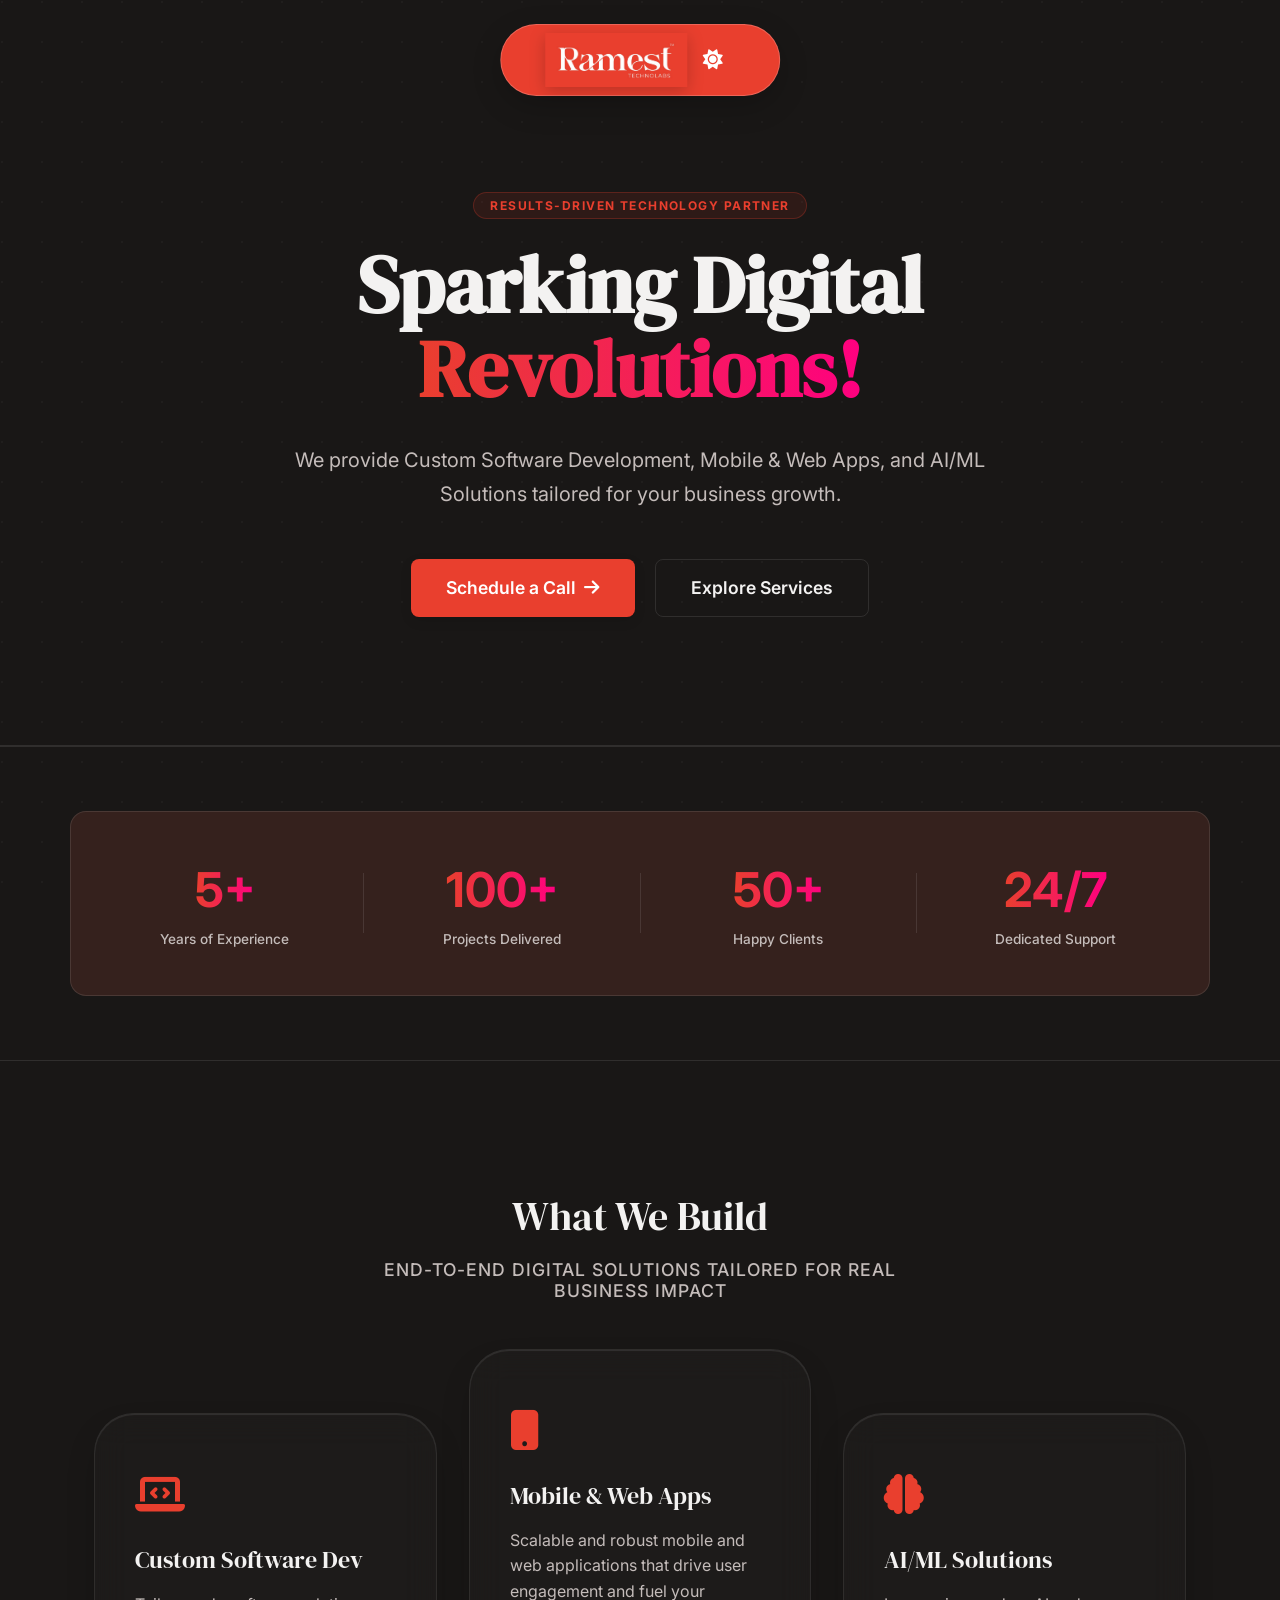
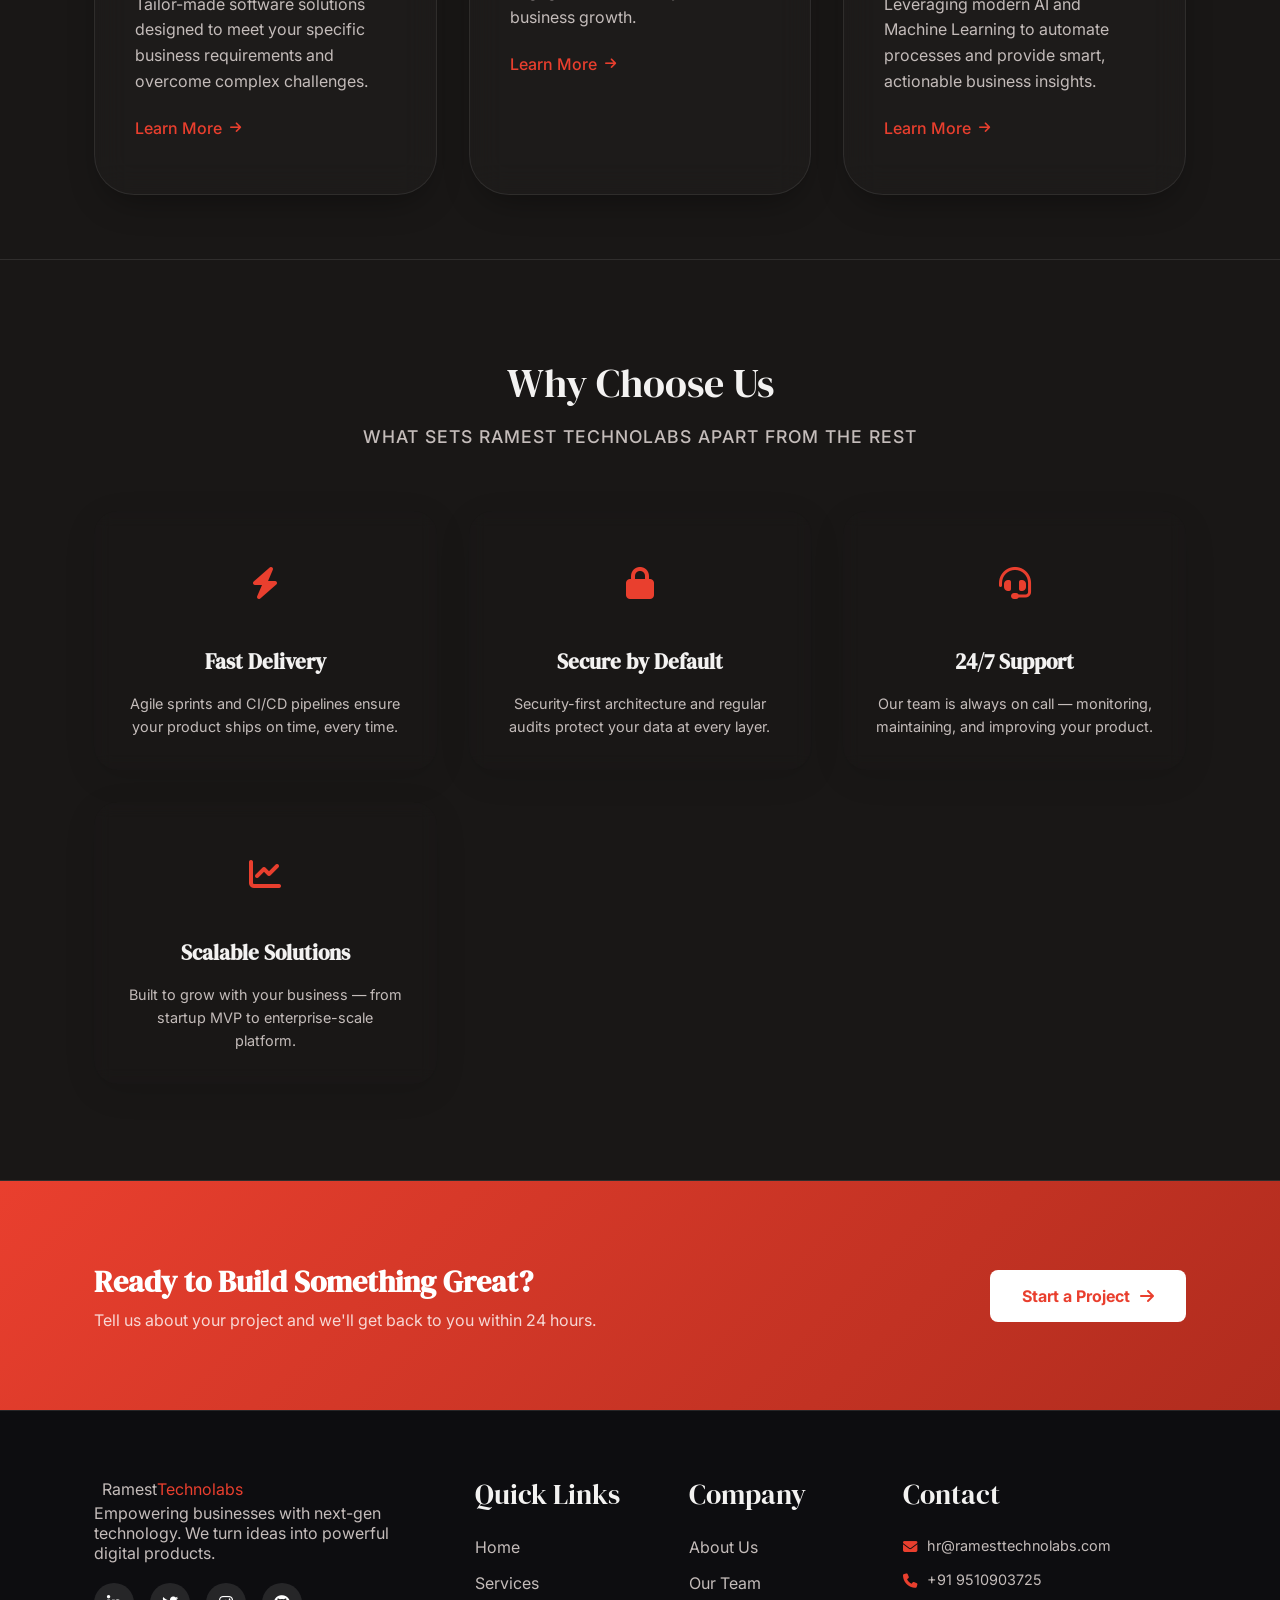
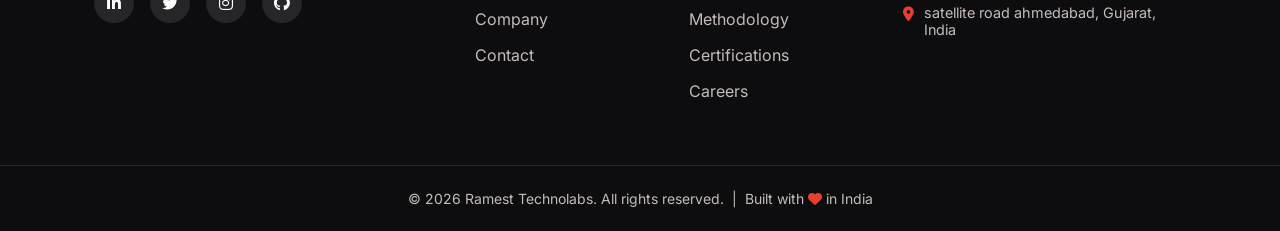
==== commit 78716d69: "change website" ====
--- a/index.html
+++ b/index.html
@@ -29,13 +29,16 @@
 
     <link rel="preconnect" href="https://fonts.googleapis.com">
     <link rel="preconnect" href="https://fonts.gstatic.com" crossorigin>
-    <link href="https://fonts.googleapis.com/css2?family=Outfit:wght@300;400;500;600;700&display=swap" rel="stylesheet">
+    <link
+        href="https://fonts.googleapis.com/css2?family=DM+Serif+Display&family=Inter:wght@300;400;500;600;700&family=Outfit:wght@300;400;500;600;700&display=swap"
+        rel="stylesheet">
     <link rel="stylesheet" href="styles/style.css">
     <!-- Font Awesome for Icons -->
     <link rel="stylesheet" href="https://cdnjs.cloudflare.com/ajax/libs/font-awesome/6.4.0/css/all.min.css">
 </head>
 
 <body>
+    <div class="bg-grid"></div>
 
     <header class="header" id="header">
         <div class="container nav-container">
@@ -56,42 +59,58 @@
                             <p class="dropdown-header">Overview</p>
                             <div class="dropdown-grid">
                                 <a href="about.html" class="dropdown-item">
-                                    <div class="dropdown-item-title">About Us</div>
-                                    <div class="dropdown-item-sub">Transforming challenges into opportunities with tech.
+                                    <i class="fa-solid fa-building-columns dropdown-item-icon"></i>
+                                    <div class="dropdown-item-content">
+                                        <div class="dropdown-item-title">About Us</div>
+                                        <div class="dropdown-item-sub">Transforming challenges into opportunities with
+                                            tech.</div>
                                     </div>
                                 </a>
                                 <a href="infrastructure.html" class="dropdown-item">
-                                    <div class="dropdown-item-title">Our Infrastructure</div>
-                                    <div class="dropdown-item-sub">Tech capabilities for scalable and reliable
-                                        solutions.</div>
+                                    <i class="fa-solid fa-server dropdown-item-icon"></i>
+                                    <div class="dropdown-item-content">
+                                        <div class="dropdown-item-title">Our Infrastructure</div>
+                                        <div class="dropdown-item-sub">Tech capabilities for scalable and reliable
+                                            solutions.</div>
+                                    </div>
                                 </a>
                                 <a href="team.html" class="dropdown-item">
-                                    <div class="dropdown-item-title">Our Team</div>
-                                    <div class="dropdown-item-sub">Dedicated experts transforming ideas into powerful
-                                        digital solutions.</div>
+                                    <i class="fa-solid fa-people-group dropdown-item-icon"></i>
+                                    <div class="dropdown-item-content">
+                                        <div class="dropdown-item-title">Our Team</div>
+                                        <div class="dropdown-item-sub">Dedicated experts transforming ideas into
+                                            powerful digital solutions.</div>
+                                    </div>
                                 </a>
                                 <a href="methodology.html" class="dropdown-item">
-                                    <div class="dropdown-item-title">Development Methodology</div>
-                                    <div class="dropdown-item-sub">Seamless development with a focus on quality and
-                                        speed.</div>
+                                    <i class="fa-solid fa-diagram-project dropdown-item-icon"></i>
+                                    <div class="dropdown-item-content">
+                                        <div class="dropdown-item-title">Development Methodology</div>
+                                        <div class="dropdown-item-sub">Seamless development with a focus on quality and
+                                            speed.</div>
+                                    </div>
                                 </a>
                                 <a href="certifications.html" class="dropdown-item">
-                                    <div class="dropdown-item-title">Certifications</div>
-                                    <div class="dropdown-item-sub">Industry-recognized certifications backing our
-                                        quality.</div>
-                                </a>
-                                <a href="alliances.html" class="dropdown-item">
-                                    <div class="dropdown-item-title">Alliances</div>
-                                    <div class="dropdown-item-sub">Building strong alliances for superior tech
-                                        solutions.</div>
+                                    <i class="fa-solid fa-award dropdown-item-icon"></i>
+                                    <div class="dropdown-item-content">
+                                        <div class="dropdown-item-title">Certifications</div>
+                                        <div class="dropdown-item-sub">Industry-recognized certifications backing our
+                                            quality.</div>
+                                    </div>
                                 </a>
                                 <a href="careers.html" class="dropdown-item">
-                                    <div class="dropdown-item-title">Career Overview</div>
-                                    <div class="dropdown-item-sub">Grow with us and build rewarding careers.</div>
+                                    <i class="fa-solid fa-briefcase dropdown-item-icon"></i>
+                                    <div class="dropdown-item-content">
+                                        <div class="dropdown-item-title">Career Overview</div>
+                                        <div class="dropdown-item-sub">Grow with us and build rewarding careers.</div>
+                                    </div>
                                 </a>
                                 <a href="contact.html" class="dropdown-item">
-                                    <div class="dropdown-item-title">Contact Us</div>
-                                    <div class="dropdown-item-sub">Connect with Ramest to bring your tech ideas to life.
+                                    <i class="fa-solid fa-envelope-open-text dropdown-item-icon"></i>
+                                    <div class="dropdown-item-content">
+                                        <div class="dropdown-item-title">Contact Us</div>
+                                        <div class="dropdown-item-sub">Connect with Ramest to bring your tech ideas to
+                                            life.</div>
                                     </div>
                                 </a>
                             </div>
@@ -116,136 +135,192 @@
 
     <main class="main">
         <!-- HOME SECTION -->
-        <section class="home section" id="home">
-            <div class="container home-container">
-                <div class="home-content">
-                    <div class="home-badge">Next-Gen Tech Enabled</div>
-                    <h1 class="home-title">
-                        Sparking Digital <br>
-                        <span class="gradient-text">Revolutions!</span>
-                    </h1>
-                    <p class="home-description">
-                        We provide Custom Software Development, Mobile & Web Apps, and AI/ML Solutions tailored for your
-                        business growth.
-                    </p>
-                    <div class="home-buttons">
-                        <a href="contact.html" class="button button-primary">Get Started <i
-                                class="fa-solid fa-arrow-right"></i></a>
-                        <a href="services.html" class="button button-secondary">Explore Services</a>
-                    </div>
-                </div>
-                <!-- 3D Abstract graphic placeholder, CSS generated -->
-                <div class="home-visual">
-                    <div class="glowing-circle"></div>
-                    <div class="glass-card card-1">
-                        <i class="fa-solid fa-code"></i>
-                        <span>Custom Soft</span>
-                    </div>
-                    <div class="glass-card card-2">
-                        <i class="fa-solid fa-mobile-screen"></i>
-                        <span>Mobile Apps</span>
-                    </div>
-                    <div class="glass-card card-3">
-                        <i class="fa-solid fa-brain"></i>
-                        <span>AI / ML</span>
-                    </div>
-                </div>
+        <section class="home section page-hero" id="home"
+            style="padding-top: 12rem; padding-bottom: 8rem; position: relative; overflow: hidden; text-align: center;">
+            <div class="mesh-container">
+                <div class="mesh-gradient"></div>
+            </div>
+            <div class="container" style="position: relative; z-index: 10;">
+                <div class="page-hero-badge" style="margin-bottom: 1.5rem; display: inline-block;">Results-Driven
+                    Technology Partner</div>
+                <h1 class="page-hero-title reveal"
+                    style="font-size: clamp(3rem, 7vw, 5rem); line-height: 1.05; margin-bottom: 2rem; max-width: 1000px; margin-inline: auto;">
+                    Sparking Digital <br>
+                    <span class="gradient-text">Revolutions!</span>
+                </h1>
+                <p class="page-hero-desc reveal reveal-delayed"
+                    style="margin-inline: auto; margin-bottom: 3rem; max-width: 750px; font-size: 1.25rem; color: var(--text-color);">
+                    We provide Custom Software Development, Mobile & Web Apps, and AI/ML Solutions tailored for your
+                    business growth.
+                </p>
+                <div class="home-buttons" style="justify-content: center; gap: 1.25rem; display: flex;">
+                    <a href="contact.html" class="button button-primary"
+                        style="padding: 1.1rem 2.2rem; font-size: 1.1rem;">Schedule a Call <i
+                            class="fa-solid fa-arrow-right"></i></a>
+                    <a href="services.html" class="button button-secondary"
+                        style="padding: 1.1rem 2.2rem; font-size: 1.1rem;">Explore Services</a>
+                </div>
+            </div>
+            <!-- Background ambient glow -->
+            <div class="glowing-circle"
+                style="top: 50%; left: 50%; transform: translate(-50%, -50%); width: 600px; height: 600px; z-index: 0; opacity: 0.3; pointer-events: none; position: absolute;">
             </div>
         </section>
 
         <!-- STATS BAR -->
-        <section class="stats-section">
-            <div class="container stats-container">
-                <div class="stat-bar-item">
-                    <span class="stat-bar-number">5+</span>
-                    <span class="stat-bar-label">Years of Experience</span>
-                </div>
-                <div class="stat-bar-divider"></div>
-                <div class="stat-bar-item">
-                    <span class="stat-bar-number">100+</span>
-                    <span class="stat-bar-label">Projects Delivered</span>
-                </div>
-                <div class="stat-bar-divider"></div>
-                <div class="stat-bar-item">
-                    <span class="stat-bar-number">50+</span>
-                    <span class="stat-bar-label">Happy Clients</span>
-                </div>
-                <div class="stat-bar-divider"></div>
-                <div class="stat-bar-item">
-                    <span class="stat-bar-number">24/7</span>
-                    <span class="stat-bar-label">Dedicated Support</span>
+        <section class="stats-section reveal"
+            style="padding: 4rem 0; background: linear-gradient(180deg, transparent 0%, rgba(var(--hue), 60%, 55%, 0.05) 100%);">
+            <div class="container stats-container"
+                style="display: flex; justify-content: space-between; align-items: center; border-radius: 1rem; border: 1px solid var(--border-color); background: var(--container-color); padding: 2rem 3rem;">
+                <div class="stat-bar-item" style="text-align: center; flex: 1;">
+                    <span class="stat-bar-number gradient-text" style="font-size: 3rem; font-weight: 700;">5+</span>
+                    <span class="stat-bar-label"
+                        style="display: block; margin-top: 0.5rem; color: var(--text-color); font-weight: 500;">Years of
+                        Experience</span>
+                </div>
+                <div class="stat-bar-divider" style="width: 1px; height: 60px; background: var(--border-color);"></div>
+                <div class="stat-bar-item" style="text-align: center; flex: 1;">
+                    <span class="stat-bar-number gradient-text" style="font-size: 3rem; font-weight: 700;">100+</span>
+                    <span class="stat-bar-label"
+                        style="display: block; margin-top: 0.5rem; color: var(--text-color); font-weight: 500;">Projects
+                        Delivered</span>
+                </div>
+                <div class="stat-bar-divider" style="width: 1px; height: 60px; background: var(--border-color);"></div>
+                <div class="stat-bar-item" style="text-align: center; flex: 1;">
+                    <span class="stat-bar-number gradient-text" style="font-size: 3rem; font-weight: 700;">50+</span>
+                    <span class="stat-bar-label"
+                        style="display: block; margin-top: 0.5rem; color: var(--text-color); font-weight: 500;">Happy
+                        Clients</span>
+                </div>
+                <div class="stat-bar-divider" style="width: 1px; height: 60px; background: var(--border-color);"></div>
+                <div class="stat-bar-item" style="text-align: center; flex: 1;">
+                    <span class="stat-bar-number gradient-text" style="font-size: 3rem; font-weight: 700;">24/7</span>
+                    <span class="stat-bar-label"
+                        style="display: block; margin-top: 0.5rem; color: var(--text-color); font-weight: 500;">Dedicated
+                        Support</span>
                 </div>
             </div>
         </section>
 
         <!-- SERVICES PREVIEW -->
-        <section class="section" id="services-preview">
+        <section class="section reveal" id="services-preview"
+            style="background-color: transparent; position: relative;">
+            <div class="side-heading">SOLUTIONS / 01</div>
             <div class="container">
-                <div class="section-header">
-                    <h2 class="section-title">What We Build</h2>
-                    <p class="section-subtitle">End-to-end digital solutions for every business</p>
-                </div>
-                <div class="services-grid">
-                    <div class="service-card">
-                        <div class="service-icon"><i class="fa-solid fa-laptop-code"></i></div>
-                        <h3 class="service-title">Custom Software Dev</h3>
-                        <p class="service-description">Tailor-made software solutions designed to meet your specific
-                            business requirements and challenges.</p>
-                        <a href="services.html" class="service-link">Learn More <i
-                                class="fa-solid fa-arrow-right"></i></a>
-                    </div>
-                    <div class="service-card">
-                        <div class="service-icon"><i class="fa-solid fa-mobile-button"></i></div>
-                        <h3 class="service-title">Mobile &amp; Web Apps</h3>
-                        <p class="service-description">Scalable and robust mobile and web applications that drive user
-                            engagement and business growth.</p>
-                        <a href="services.html" class="service-link">Learn More <i
-                                class="fa-solid fa-arrow-right"></i></a>
-                    </div>
-                    <div class="service-card">
-                        <div class="service-icon"><i class="fa-solid fa-brain"></i></div>
-                        <h3 class="service-title">AI/ML Solutions</h3>
-                        <p class="service-description">Leveraging AI and Machine Learning to automate processes and
-                            provide smart business insights.</p>
-                        <a href="services.html" class="service-link">Learn More <i
-                                class="fa-solid fa-arrow-right"></i></a>
-                    </div>
+                <div class="section-header" style="text-align: center; margin-bottom: 4rem;">
+                    <h2 class="section-title" style="font-size: 2.5rem; margin-bottom: 1rem;">What We Build</h2>
+                    <p class="section-subtitle"
+                        style="font-size: 1.1rem; color: var(--text-color); max-width: 600px; margin: 0 auto;">
+                        End-to-end digital solutions tailored for real business impact</p>
+                </div>
+                <div class="services-grid"
+                    style="display: grid; grid-template-columns: repeat(auto-fit, minmax(300px, 1fr)); gap: 2rem;">
+
+                    <div class="service-card" style="margin-top: 3rem;">
+                        <div class="service-icon"
+                            style="font-size: 2.5rem; color: var(--first-color); margin-bottom: 1.5rem;"><i
+                                class="fa-solid fa-laptop-code"></i></div>
+                        <h3 class="service-title" style="font-size: 1.5rem; margin-bottom: 1rem;">Custom Software Dev
+                        </h3>
+                        <p class="service-description"
+                            style="color: var(--text-color); margin-bottom: 1.5rem; line-height: 1.6;">Tailor-made
+                            software solutions designed to meet your specific business requirements and overcome complex
+                            challenges.</p>
+                        <a href="services.html" class="service-link"
+                            style="color: var(--first-color); font-weight: 500; display: inline-flex; align-items: center; gap: 0.5rem;">Learn
+                            More <i class="fa-solid fa-arrow-right" style="font-size: 0.8rem;"></i></a>
+                    </div>
+
+                    <div class="service-card" style="margin-top: -1rem;">
+                        <div class="service-icon"
+                            style="font-size: 2.5rem; color: var(--first-color); margin-bottom: 1.5rem;"><i
+                                class="fa-solid fa-mobile-button"></i></div>
+                        <h3 class="service-title" style="font-size: 1.5rem; margin-bottom: 1rem;">Mobile &amp; Web Apps
+                        </h3>
+                        <p class="service-description"
+                            style="color: var(--text-color); margin-bottom: 1.5rem; line-height: 1.6;">Scalable and
+                            robust mobile and web applications that drive user engagement and fuel your business growth.
+                        </p>
+                        <a href="services.html" class="service-link"
+                            style="color: var(--first-color); font-weight: 500; display: inline-flex; align-items: center; gap: 0.5rem;">Learn
+                            More <i class="fa-solid fa-arrow-right" style="font-size: 0.8rem;"></i></a>
+                    </div>
+
+                    <div class="service-card" style="margin-top: 3rem;">
+                        <div class="service-icon"
+                            style="font-size: 2.5rem; color: var(--first-color); margin-bottom: 1.5rem;"><i
+                                class="fa-solid fa-brain"></i></div>
+                        <h3 class="service-title" style="font-size: 1.5rem; margin-bottom: 1rem;">AI/ML Solutions</h3>
+                        <p class="service-description"
+                            style="color: var(--text-color); margin-bottom: 1.5rem; line-height: 1.6;">Leveraging modern
+                            AI and Machine Learning to automate processes and provide smart, actionable business
+                            insights.</p>
+                        <a href="services.html" class="service-link"
+                            style="color: var(--first-color); font-weight: 500; display: inline-flex; align-items: center; gap: 0.5rem;">Learn
+                            More <i class="fa-solid fa-arrow-right" style="font-size: 0.8rem;"></i></a>
+                    </div>
+
                 </div>
             </div>
         </section>
 
         <!-- WHY CHOOSE US -->
-        <section class="section why-section">
+        <section class="section why-section reveal"
+            style="background: linear-gradient(180deg, rgba(var(--hue), 60%, 55%, 0.05) 0%, transparent 100%); padding-top: 6rem; padding-bottom: 6rem;">
             <div class="container">
-                <div class="section-header">
-                    <h2 class="section-title">Why Choose Us</h2>
-                    <p class="section-subtitle">What sets Ramest Technolabs apart</p>
-                </div>
-                <div class="why-grid">
-                    <div class="why-card">
-                        <div class="why-icon"><i class="fa-solid fa-bolt"></i></div>
-                        <h3 class="why-title">Fast Delivery</h3>
-                        <p class="why-desc">Agile sprints and CI/CD pipelines ensure your product ships on time, every
-                            time.</p>
-                    </div>
-                    <div class="why-card">
-                        <div class="why-icon"><i class="fa-solid fa-lock"></i></div>
-                        <h3 class="why-title">Secure by Default</h3>
-                        <p class="why-desc">Security-first architecture and regular audits protect your data at every
-                            layer.</p>
-                    </div>
-                    <div class="why-card">
-                        <div class="why-icon"><i class="fa-solid fa-headset"></i></div>
-                        <h3 class="why-title">24/7 Support</h3>
-                        <p class="why-desc">Our team is always on call — monitoring, maintaining, and improving your
-                            product.</p>
-                    </div>
-                    <div class="why-card">
-                        <div class="why-icon"><i class="fa-solid fa-chart-line"></i></div>
-                        <h3 class="why-title">Scalable Solutions</h3>
-                        <p class="why-desc">Built to grow with your business — from startup MVP to enterprise-scale
-                            platform.</p>
-                    </div>
+                <div class="section-header" style="text-align: center; margin-bottom: 4rem;">
+                    <h2 class="section-title" style="font-size: 2.5rem; margin-bottom: 1rem;">Why Choose Us</h2>
+                    <p class="section-subtitle"
+                        style="font-size: 1.1rem; color: var(--text-color); max-width: 600px; margin: 0 auto;">What sets
+                        Ramest Technolabs apart from the rest</p>
+                </div>
+                <div class="why-grid"
+                    style="display: grid; grid-template-columns: repeat(auto-fit, minmax(280px, 1fr)); gap: 2rem;">
+
+                    <div class="why-card"
+                        style="background: transparent; border: none; padding: 2rem; text-align: center; display: flex; flex-direction: column; align-items: center;">
+                        <div class="why-icon"
+                            style="width: 80px; height: 80px; border-radius: 50%; background: rgba(var(--hue), 60%, 55%, 0.1); display: flex; align-items: center; justify-content: center; font-size: 2rem; color: var(--first-color); margin-bottom: 1.5rem;">
+                            <i class="fa-solid fa-bolt"></i>
+                        </div>
+                        <h3 class="why-title" style="font-size: 1.3rem; margin-bottom: 1rem;">Fast Delivery</h3>
+                        <p class="why-desc" style="color: var(--text-color); line-height: 1.6;">Agile sprints and CI/CD
+                            pipelines ensure your product ships on time, every time.</p>
+                    </div>
+
+                    <div class="why-card"
+                        style="background: transparent; border: none; padding: 2rem; text-align: center; display: flex; flex-direction: column; align-items: center;">
+                        <div class="why-icon"
+                            style="width: 80px; height: 80px; border-radius: 50%; background: rgba(var(--hue), 60%, 55%, 0.1); display: flex; align-items: center; justify-content: center; font-size: 2rem; color: var(--first-color); margin-bottom: 1.5rem;">
+                            <i class="fa-solid fa-lock"></i>
+                        </div>
+                        <h3 class="why-title" style="font-size: 1.3rem; margin-bottom: 1rem;">Secure by Default</h3>
+                        <p class="why-desc" style="color: var(--text-color); line-height: 1.6;">Security-first
+                            architecture and regular audits protect your data at every layer.</p>
+                    </div>
+
+                    <div class="why-card"
+                        style="background: transparent; border: none; padding: 2rem; text-align: center; display: flex; flex-direction: column; align-items: center;">
+                        <div class="why-icon"
+                            style="width: 80px; height: 80px; border-radius: 50%; background: rgba(var(--hue), 60%, 55%, 0.1); display: flex; align-items: center; justify-content: center; font-size: 2rem; color: var(--first-color); margin-bottom: 1.5rem;">
+                            <i class="fa-solid fa-headset"></i>
+                        </div>
+                        <h3 class="why-title" style="font-size: 1.3rem; margin-bottom: 1rem;">24/7 Support</h3>
+                        <p class="why-desc" style="color: var(--text-color); line-height: 1.6;">Our team is always on
+                            call — monitoring, maintaining, and improving your product.</p>
+                    </div>
+
+                    <div class="why-card"
+                        style="background: transparent; border: none; padding: 2rem; text-align: center; display: flex; flex-direction: column; align-items: center;">
+                        <div class="why-icon"
+                            style="width: 80px; height: 80px; border-radius: 50%; background: rgba(var(--hue), 60%, 55%, 0.1); display: flex; align-items: center; justify-content: center; font-size: 2rem; color: var(--first-color); margin-bottom: 1.5rem;">
+                            <i class="fa-solid fa-chart-line"></i>
+                        </div>
+                        <h3 class="why-title" style="font-size: 1.3rem; margin-bottom: 1rem;">Scalable Solutions</h3>
+                        <p class="why-desc" style="color: var(--text-color); line-height: 1.6;">Built to grow with your
+                            business — from startup MVP to enterprise-scale platform.</p>
+                    </div>
+
                 </div>
             </div>
         </section>
@@ -281,7 +356,6 @@
                 <ul class="footer-links">
                     <li><a href="index.html">Home</a></li>
                     <li><a href="services.html">Services</a></li>
-                    <li><a href="hire-developers.html">Hire Developers</a></li>
                     <li><a href="company.html">Company</a></li>
                     <li><a href="contact.html">Contact</a></li>
                 </ul>
@@ -299,19 +373,20 @@
             <div class="footer-col">
                 <h3 class="footer-title">Contact</h3>
                 <ul class="footer-links footer-contact">
-                    <li><i class="fa-solid fa-envelope"></i> hello@ramesttechnolabs.com</li>
-                    <li><i class="fa-solid fa-phone"></i> +91 98765 43210</li>
-                    <li><i class="fa-solid fa-location-dot"></i> Surat, Gujarat, India</li>
+                    <li><i class="fa-solid fa-envelope"></i> hr@ramesttechnolabs.com</li>
+                    <li><i class="fa-solid fa-phone"></i> +91 9510903725</li>
+                    <li><i class="fa-solid fa-location-dot"></i> satellite road ahmedabad, Gujarat, India</li>
                 </ul>
             </div>
         </div>
         <div class="footer-bottom">
-            <p>&copy; 2024 Ramest Technolabs. All rights reserved. &nbsp;|&nbsp; Built with <i class="fa-solid fa-heart"
+            <p>&copy; 2026 Ramest Technolabs. All rights reserved. &nbsp;|&nbsp; Built with <i class="fa-solid fa-heart"
                     style="color:var(--first-color);"></i> in India</p>
         </div>
     </footer>
 
     <script src="scripts/main.js"></script>
+    <script src="scripts/animations.js"></script>
 </body>
 
 </html>
--- a/styles/style.css
+++ b/styles/style.css
@@ -27,12 +27,18 @@
     --gradient-text: linear-gradient(90deg, var(--first-color), #ff0080);
 
     /* Typography */
-    --body-font: 'Outfit', sans-serif;
-    --h1-font-size: 3.5rem;
-    --h2-font-size: 2.25rem;
-    --h3-font-size: 1.5rem;
+    --body-font: 'Inter', sans-serif;
+    --title-font: 'DM Serif Display', serif;
+    --h1-font-size: 4rem;
+    --h2-font-size: 2.75rem;
+    --h3-font-size: 1.75rem;
     --normal-font-size: 1rem;
     --small-font-size: 0.875rem;
+
+    /* Radius */
+    --radius-large: 2.5rem;
+    --radius-medium: 1.5rem;
+    --radius-small: 0.75rem;
 
     /* Spacing */
     --header-height: 4.5rem;
@@ -44,12 +50,62 @@
     --first-color-alt: #E93F2E;
     --title-color: hsl(var(--hue), 8%, 95%);
     --text-color: hsl(var(--hue), 8%, 75%);
-    --body-color: hsl(var(--hue), 28%, 12%);
+    --body-color: #191716;
     --container-color: hsl(var(--hue), 29%, 16%);
     --border-color: rgba(255, 255, 255, 0.1);
 
-    --glass-bg: rgba(25, 25, 45, 0.6);
-    --glass-border: rgba(255, 255, 255, 0.1);
+    --glass-bg: rgba(25, 25, 45, 0.4);
+    /* Thinner glass for more transparency */
+    --glass-border: rgba(255, 255, 255, 0.08);
+}
+
+/* ==================== MESH & GRID UTILITIES ==================== */
+.bg-grid {
+    position: fixed;
+    top: 0;
+    left: 0;
+    width: 100%;
+    height: 100%;
+    background-image:
+        radial-gradient(circle at 2px 2px, var(--border-color) 1px, transparent 0);
+    background-size: 40px 40px;
+    z-index: -1;
+    pointer-events: none;
+    opacity: 0.3;
+}
+
+.mesh-container {
+    position: absolute;
+    top: 0;
+    left: 0;
+    width: 100%;
+    height: 100%;
+    overflow: hidden;
+    z-index: -2;
+}
+
+.mesh-gradient {
+    position: absolute;
+    width: 150%;
+    height: 150%;
+    top: -25%;
+    left: -25%;
+    background:
+        radial-gradient(circle at 20% 30%, rgba(233, 63, 46, 0.15) 0%, transparent 40%),
+        radial-gradient(circle at 80% 70%, rgba(255, 0, 128, 0.1) 0%, transparent 40%),
+        radial-gradient(circle at 50% 50%, rgba(var(--hue), 60%, 55%, 0.05) 0%, transparent 50%);
+    filter: blur(80px);
+    animation: meshFlow 20s infinite alternate ease-in-out;
+}
+
+@keyframes meshFlow {
+    0% {
+        transform: translate(0, 0) rotate(0deg);
+    }
+
+    100% {
+        transform: translate(50px, 50px) rotate(5deg);
+    }
 }
 
 /* ==================== BASE ==================== */
@@ -75,8 +131,10 @@
 h1,
 h2,
 h3 {
+    font-family: var(--title-font);
     color: var(--title-color);
-    font-weight: 600;
+    font-weight: 400;
+    /* Serif fonts often look better at 400 */
 }
 
 ul {
@@ -107,7 +165,8 @@
 }
 
 .section {
-    padding-block: 5rem 2rem;
+    padding-block: 8rem 4rem;
+    /* More generous whitespace */
 }
 
 .section-header {
@@ -140,23 +199,84 @@
     color: transparent;
 }
 
+/* ==================== SIDE HEADINGS ==================== */
+.side-heading {
+    position: absolute;
+    left: -2rem;
+    top: 0;
+    writing-mode: vertical-rl;
+    transform: rotate(180deg);
+    font-family: var(--body-font);
+    font-size: 0.75rem;
+    font-weight: 700;
+    text-transform: uppercase;
+    letter-spacing: 4px;
+    color: var(--first-color);
+    opacity: 0.4;
+    height: 100%;
+    display: flex;
+    align-items: center;
+    border-left: 1px solid var(--border-color);
+    padding-left: 1rem;
+}
+
+@media (max-width: 1200px) {
+    .side-heading {
+        display: none;
+    }
+}
+
+/* ==================== REVEAL ANIMATIONS ==================== */
+.reveal {
+    opacity: 0;
+    transform: translateY(30px);
+    transition: all 0.8s cubic-bezier(0.4, 0, 0.2, 1);
+}
+
+.reveal.active {
+    opacity: 1;
+    transform: translateY(0);
+}
+
+.reveal-delayed {
+    transition-delay: 0.2s;
+}
+
 /* ==================== HEADER ==================== */
 .header {
     position: fixed;
-    top: 0;
-    left: 0;
-    width: 100%;
-    background-color: #E93F2E;
-    /* User requested color */
-    z-index: 100;
-    height: var(--header-height);
-    transition: .4s;
-    border-bottom: 1px solid rgba(255, 255, 255, 0.1);
+    top: 1.5rem;
+    left: 50%;
+    transform: translateX(-50%);
+    width: max-content;
+    min-width: 140px;
+    max-width: 95%;
+    background-color: var(--first-color);
+    z-index: 1000;
+    height: 4.5rem;
+    border-radius: 5rem;
+    padding-inline: 0.75rem 1.5rem;
+    display: flex;
+    align-items: center;
+    box-shadow: 0 10px 30px rgba(0, 0, 0, 0.2);
+    border: 1px solid rgba(255, 255, 255, 0.2);
+    transition: all .6s cubic-bezier(0.16, 1, 0.3, 1);
+}
+
+/* Allow dropdowns to overflow */
+.header:hover,
+.header.menu-open {
+    overflow: visible;
 }
 
 [data-theme="dark"] .header {
-    background-color: #E93F2E;
-    /* Keep same color in dark mode */
+    background-color: var(--first-color);
+}
+
+.header.scrolled {
+    top: 1rem;
+    background-color: rgba(233, 63, 46, 0.9);
+    backdrop-filter: blur(10px);
 }
 
 .nav-container {
@@ -169,13 +289,24 @@
 .logo {
     display: flex;
     align-items: center;
+    padding: 0.25rem 0.5rem;
+    /* Reduced padding since box is gone */
+    background: transparent;
+    border: none;
+    transition: all 0.5s cubic-bezier(0.16, 1, 0.3, 1);
+}
+
+.logo:hover {
+    transform: scale(1.1);
 }
 
 .logo-img {
-    height: 65px;
+    height: 55px;
+    /* Tuned for perfect fit in 4.5rem (72px) header */
+    /* Massively increased as requested */
     width: auto;
     object-fit: contain;
-    border-radius: 0;
+    filter: drop-shadow(0 4px 8px rgba(0, 0, 0, 0.2));
 }
 
 .nav-btns {
@@ -265,9 +396,33 @@
     display: none;
 }
 
+.nav-menu {
+    max-width: 0;
+    opacity: 0;
+    overflow: hidden;
+    transition: all 0.6s cubic-bezier(0.16, 1, 0.3, 1);
+    pointer-events: none;
+    display: flex;
+    align-items: center;
+}
+
+/* Reveal when logo is interacted with or header is hovered */
+.header:hover .nav-menu,
+.header.menu-open .nav-menu {
+    max-width: 1000px;
+    opacity: 1;
+    margin-left: 1.5rem;
+    pointer-events: auto;
+    overflow: visible;
+    /* Allow dropdowns to be seen */
+}
+
 .nav-list {
     display: flex;
-    gap: 2.5rem;
+    gap: 1.5rem;
+    /* More compact for pill */
+    white-space: nowrap;
+    /* Prevent wrapping during expansion */
 }
 
 .nav-link {
@@ -277,6 +432,21 @@
     /* White text on red header */
     transition: .3s;
     position: relative;
+}
+
+.has-dropdown {
+    position: relative;
+}
+
+/* Bridge the 15px gap to the dropdown panel */
+.has-dropdown::after {
+    content: '';
+    position: absolute;
+    top: 100%;
+    left: 0;
+    width: 100%;
+    height: 20px;
+    z-index: 10;
 }
 
 .nav-link::after {
@@ -318,22 +488,40 @@
 
 .dropdown-panel {
     display: none;
+    opacity: 0;
+    visibility: hidden;
     position: absolute;
-    top: calc(100% + 12px);
+    top: calc(100% + 15px);
     left: 50%;
-    transform: translateX(-50%);
-    background-color: var(--container-color);
-    border: 1px solid var(--border-color);
-    border-radius: 1rem;
-    padding: 1.75rem 2rem;
-    min-width: 560px;
-    box-shadow: 0 12px 40px rgba(0, 0, 0, 0.18);
+    transform: translateX(-50%) translateY(15px);
+    background-color: rgba(255, 255, 255, 0.95);
+    backdrop-filter: blur(15px);
+    border: 1px solid rgba(255, 255, 255, 0.3);
+    border-radius: 1.5rem;
+    padding: 2rem;
+    min-width: 600px;
+    box-shadow: 0 20px 50px rgba(0, 0, 0, 0.1),
+        inset 0 0 0 1px rgba(255, 255, 255, 0.4);
     z-index: 200;
+    transition: all 0.5s cubic-bezier(0.16, 1, 0.3, 1);
+    pointer-events: none;
+}
+
+.has-dropdown:hover .dropdown-panel,
+.has-dropdown.open .dropdown-panel {
+    display: block;
+    opacity: 1;
+    visibility: visible;
+    transform: translateX(-50%) translateY(0);
+    pointer-events: auto;
 }
 
 [data-theme="dark"] .dropdown-panel {
-    background-color: hsl(var(--hue), 29%, 14%);
-    box-shadow: 0 12px 40px rgba(0, 0, 0, 0.45);
+    background-color: rgba(22, 22, 22, 0.85);
+    border: 1px solid rgba(255, 255, 255, 0.1);
+    box-shadow: 0 20px 50px rgba(0, 0, 0, 0.5),
+        0 0 30px rgba(233, 63, 46, 0.1);
+    backdrop-filter: blur(20px);
 }
 
 .dropdown-panel::before {
@@ -342,59 +530,75 @@
     top: -7px;
     left: 50%;
     transform: translateX(-50%) rotate(45deg);
-    width: 13px;
-    height: 13px;
-    background-color: var(--container-color);
-    border-left: 1px solid var(--border-color);
-    border-top: 1px solid var(--border-color);
+    width: 14px;
+    height: 14px;
+    background-color: rgba(255, 255, 255, 0.95);
+    border-left: 1px solid rgba(255, 255, 255, 0.3);
+    border-top: 1px solid rgba(255, 255, 255, 0.3);
 }
 
 [data-theme="dark"] .dropdown-panel::before {
-    background-color: hsl(var(--hue), 29%, 14%);
+    background-color: rgba(22, 22, 22, 0.85);
+    border-top: 1px solid rgba(255, 255, 255, 0.1);
+    border-left: 1px solid rgba(255, 255, 255, 0.1);
 }
 
 .dropdown-header {
     font-size: var(--small-font-size);
-    font-weight: 600;
+    font-weight: 700;
     text-transform: uppercase;
-    letter-spacing: 1.5px;
-    color: var(--first-color);
-    margin-bottom: 1.25rem;
-    padding-bottom: 0.75rem;
+    letter-spacing: 2px;
+    color: var(--first-color);
+    margin-bottom: 1.5rem;
+    padding-bottom: 1rem;
     border-bottom: 1px solid var(--border-color);
 }
 
 .dropdown-grid {
     display: grid;
     grid-template-columns: 1fr 1fr;
-    gap: 0.25rem 2rem;
+    gap: 0.75rem;
 }
 
 .dropdown-item {
-    display: block;
-    padding: 0.85rem 0.5rem;
-    border-radius: 0.5rem;
-    border-bottom: 1px solid var(--border-color);
-    transition: background 0.2s, padding-left 0.2s;
+    display: flex;
+    align-items: flex-start;
+    gap: 1rem;
+    padding: 1.25rem 1rem;
+    border-radius: 1rem;
+    transition: all 0.4s cubic-bezier(0.16, 1, 0.3, 1);
     cursor: pointer;
-}
-
-.dropdown-item:last-child,
-.dropdown-item:nth-last-child(2):nth-child(odd) {
-    border-bottom: none;
+    border: 1px solid transparent;
 }
 
 .dropdown-item:hover {
-    background-color: rgba(233, 63, 46, 0.06);
-    padding-left: 1rem;
+    background-color: rgba(233, 63, 46, 0.08);
+    border-color: rgba(233, 63, 46, 0.2);
+    transform: translateY(-3px);
+}
+
+.dropdown-item-icon {
+    font-size: 1.4rem;
+    color: var(--first-color);
+    flex-shrink: 0;
+    transition: transform 0.4s;
+}
+
+.dropdown-item:hover .dropdown-item-icon {
+    transform: scale(1.2) rotate(-5deg);
+}
+
+.dropdown-item-content {
+    display: flex;
+    flex-direction: column;
 }
 
 .dropdown-item-title {
     font-weight: 600;
-    font-size: 0.9rem;
+    font-size: 0.95rem;
     color: var(--title-color);
-    margin-bottom: 0.2rem;
-    transition: color 0.2s;
+    margin-bottom: 0.25rem;
+    transition: color 0.3s;
 }
 
 .dropdown-item:hover .dropdown-item-title {
@@ -402,9 +606,10 @@
 }
 
 .dropdown-item-sub {
-    font-size: 0.78rem;
+    font-size: 0.75rem;
     color: var(--text-color);
     line-height: 1.4;
+    opacity: 0.8;
 }
 
 /* Show dropdown on hover for desktop */
@@ -414,8 +619,40 @@
     }
 }
 
-/* Mobile dropdown styles */
+/* Mobile nav adjustments for pill form */
 @media (max-width: 768px) {
+    .header {
+        width: 90%;
+        min-width: unset;
+        top: 1rem;
+    }
+
+    .nav-menu {
+        position: fixed;
+        top: 0;
+        right: -100%;
+        background-color: var(--container-color);
+        width: 80%;
+        height: 100vh;
+        padding: 4rem 2rem;
+        box-shadow: -2px 0 20px rgba(0, 0, 0, 0.1);
+        transition: .4s;
+        border-radius: 2rem 0 0 2rem;
+    }
+
+    .nav-list {
+        flex-direction: column;
+        row-gap: 2rem;
+    }
+
+    .nav-link {
+        color: var(--title-color);
+    }
+
+    .logo-img {
+        height: 35px;
+    }
+
     .dropdown-panel {
         position: static;
         transform: none;
@@ -425,43 +662,8 @@
         border: none;
         border-radius: 0.5rem;
         padding: 0.5rem 0 0.5rem 1rem;
-        background-color: rgba(255, 255, 255, 0.08);
+        background-color: rgba(0, 0, 0, 0.04);
         margin-top: 0.5rem;
-    }
-
-    [data-theme="dark"] .dropdown-panel {
-        background-color: rgba(255, 255, 255, 0.08);
-    }
-
-    .dropdown-panel::before {
-        display: none;
-    }
-
-    .dropdown-header {
-        display: none;
-    }
-
-    .dropdown-grid {
-        grid-template-columns: 1fr;
-        gap: 0;
-    }
-
-    .dropdown-item {
-        border-bottom: none;
-        padding: 0.6rem 0.5rem;
-    }
-
-    .dropdown-item-title {
-        color: #fff;
-        font-size: 0.85rem;
-    }
-
-    .dropdown-item-sub {
-        display: none;
-    }
-
-    .has-dropdown.open .dropdown-panel {
-        display: block;
     }
 }
 
@@ -502,12 +704,12 @@
 /* ==================== HERO ==================== */
 .home-container {
     min-height: 100vh;
-    /* Full viewport height */
-    display: grid;
-    grid-template-columns: 1fr 1fr;
+    display: flex;
+    flex-direction: column;
+    justify-content: center;
     align-items: center;
     padding-top: var(--header-height);
-    gap: 2rem;
+    text-align: center;
 }
 
 .home-badge {
@@ -529,93 +731,15 @@
 
 .home-description {
     margin-bottom: 2.5rem;
-    max-width: 500px;
+    max-width: 700px;
+    margin-left: auto;
+    margin-right: auto;
 }
 
 .home-buttons {
     display: flex;
     gap: 1rem;
-}
-
-/* Hero Visual Animation Area */
-.home-visual {
-    position: relative;
-    height: 400px;
-    display: flex;
     justify-content: center;
-    align-items: center;
-}
-
-.glowing-circle {
-    position: absolute;
-    width: 250px;
-    height: 250px;
-    background: linear-gradient(135deg, var(--first-color), #ff0080);
-    border-radius: 50%;
-    filter: blur(80px);
-    opacity: 0.5;
-    animation: pulse 5s infinite alternate;
-}
-
-@keyframes pulse {
-    0% {
-        transform: scale(1);
-        opacity: 0.4;
-    }
-
-    100% {
-        transform: scale(1.2);
-        opacity: 0.6;
-    }
-}
-
-.glass-card {
-    position: absolute;
-    background: var(--glass-bg);
-    border: 1px solid var(--glass-border);
-    backdrop-filter: blur(12px);
-    padding: 1.5rem;
-    border-radius: 1rem;
-    display: flex;
-    align-items: center;
-    gap: 1rem;
-    box-shadow: 0 8px 32px 0 rgba(0, 0, 0, 0.1);
-    color: var(--title-color);
-    font-weight: 600;
-    transition: transform 0.3s ease;
-}
-
-.glass-card i {
-    font-size: 1.5rem;
-    color: var(--first-color);
-}
-
-.card-1 {
-    top: 20%;
-    right: 15%;
-    transform: rotate(5deg);
-    animation: float 6s ease-in-out infinite;
-}
-
-.card-2 {
-    bottom: 20%;
-    /* Adjusted position */
-    left: 10%;
-    transform: rotate(-5deg);
-    animation: float 6s ease-in-out infinite 1s;
-    /* delayed */
-}
-
-@keyframes float {
-
-    0%,
-    100% {
-        transform: translateY(0) rotate(5deg);
-    }
-
-    50% {
-        transform: translateY(-20px) rotate(5deg);
-    }
 }
 
 /* ==================== SERVICES ==================== */
@@ -626,23 +750,55 @@
 }
 
 .service-card {
-    background-color: var(--container-color);
-    padding: 2.5rem 2rem;
-    border-radius: 1rem;
-    box-shadow: 0 4px 16px rgba(0, 0, 0, 0.05);
-    /* Subtle shadow in light mode */
-    border: 1px solid var(--border-color);
-    transition: .3s;
+    background: var(--glass-bg);
+    backdrop-filter: blur(16px);
+    -webkit-backdrop-filter: blur(16px);
+    padding: 3.5rem 2.5rem;
+    border-radius: var(--radius-large);
+    border: 1px solid var(--glass-border);
+    box-shadow:
+        0 15px 35px -12px rgba(0, 0, 0, 0.4),
+        inset 0 1px 1px rgba(255, 255, 255, 0.1);
+    transition: all 0.6s cubic-bezier(0.16, 1, 0.3, 1);
+    position: relative;
+    overflow: hidden;
+    cursor: pointer;
+}
+
+.service-card::after {
+    content: '';
+    position: absolute;
+    top: 10%;
+    left: 10%;
+    width: 80%;
+    height: 80%;
+    background: radial-gradient(circle at center, var(--first-color) 0%, transparent 70%);
+    opacity: 0;
+    filter: blur(40px);
+    pointer-events: none;
+    transition: opacity 0.6s ease;
+    z-index: 0;
+}
+
+.service-card:hover {
+    transform: translateY(-15px) scale(1.03);
+    border-color: rgba(233, 63, 46, 0.5);
+    box-shadow:
+        0 40px 80px -20px rgba(0, 0, 0, 0.5),
+        inset 0 0 30px rgba(233, 63, 46, 0.1);
+}
+
+.service-card:hover::after {
+    opacity: 0.15;
+}
+
+.service-card>* {
+    position: relative;
+    z-index: 1;
 }
 
 [data-theme="dark"] .service-card {
-    box-shadow: none;
-    background-color: rgba(255, 255, 255, 0.03);
-}
-
-.service-card:hover {
-    transform: translateY(-10px);
-    border-color: var(--first-color);
+    background: rgba(255, 255, 255, 0.02);
 }
 
 .service-icon {
@@ -713,10 +869,10 @@
 
 .stats-container {
     display: flex;
-    justify-content: center;
-    align-items: center;
-    gap: 0;
+    justify-content: space-around;
+    align-items: center;
     flex-wrap: wrap;
+    gap: 2rem;
 }
 
 .stat-bar-item {
@@ -724,19 +880,16 @@
     flex-direction: column;
     align-items: center;
     gap: 0.25rem;
-    padding: 1rem 3rem;
+    padding: 1rem;
 }
 
 .stat-bar-number {
     font-size: 2rem;
     font-weight: 700;
-    color: var(--first-color);
 }
 
 .stat-bar-label {
     font-size: 0.85rem;
-    color: var(--text-color);
-    white-space: nowrap;
 }
 
 .stat-bar-divider {
@@ -798,16 +951,19 @@
 }
 
 .why-card {
-    padding: 2rem 1.5rem;
-    border-radius: 1rem;
-    border: 1px solid var(--border-color);
-    background-color: var(--body-color);
-    transition: transform 0.3s, box-shadow 0.3s;
+    padding: 3rem 2rem;
+    border-radius: var(--radius-medium);
+    border: 1px solid var(--glass-border);
+    background: var(--glass-bg);
+    backdrop-filter: blur(8px);
+    transition: all 0.5s cubic-bezier(0.16, 1, 0.3, 1);
+    box-shadow: 0 8px 32px rgba(0, 0, 0, 0.1);
 }
 
 .why-card:hover {
-    transform: translateY(-4px);
-    box-shadow: 0 12px 32px rgba(0, 0, 0, 0.12);
+    transform: translateY(-10px);
+    box-shadow: 0 30px 60px -15px rgba(0, 0, 0, 0.3);
+    border-color: var(--first-color);
 }
 
 .why-icon {
@@ -942,8 +1098,8 @@
 }
 
 /* ==================== 4-COL FOOTER ==================== */
-.footer-container-4 {
-    grid-template-columns: 2fr 1fr 1fr 1.5fr;
+.footer-container.footer-container-4 {
+    grid-template-columns: 2fr 1fr 1fr 1.7fr;
 }
 
 .footer-contact li {
@@ -1139,7 +1295,7 @@
     }
 
     .footer-container,
-    .footer-container-4 {
+    .footer-container.footer-container-4 {
         grid-template-columns: 1fr;
     }
 
@@ -1169,14 +1325,15 @@
     }
 
     .stats-container {
-        gap: 0.5rem;
+        flex-direction: column;
+        gap: 2rem;
     }
 
     .page-hero-title {
         font-size: 2rem;
     }
 
-    .footer-container-4 {
+    .footer-container.footer-container-4 {
         grid-template-columns: 1fr 1fr;
     }
 }
@@ -1196,7 +1353,7 @@
         grid-template-columns: 1fr;
     }
 
-    .footer-container-4 {
+    .footer-container.footer-container-4 {
         grid-template-columns: 1fr;
     }
 
